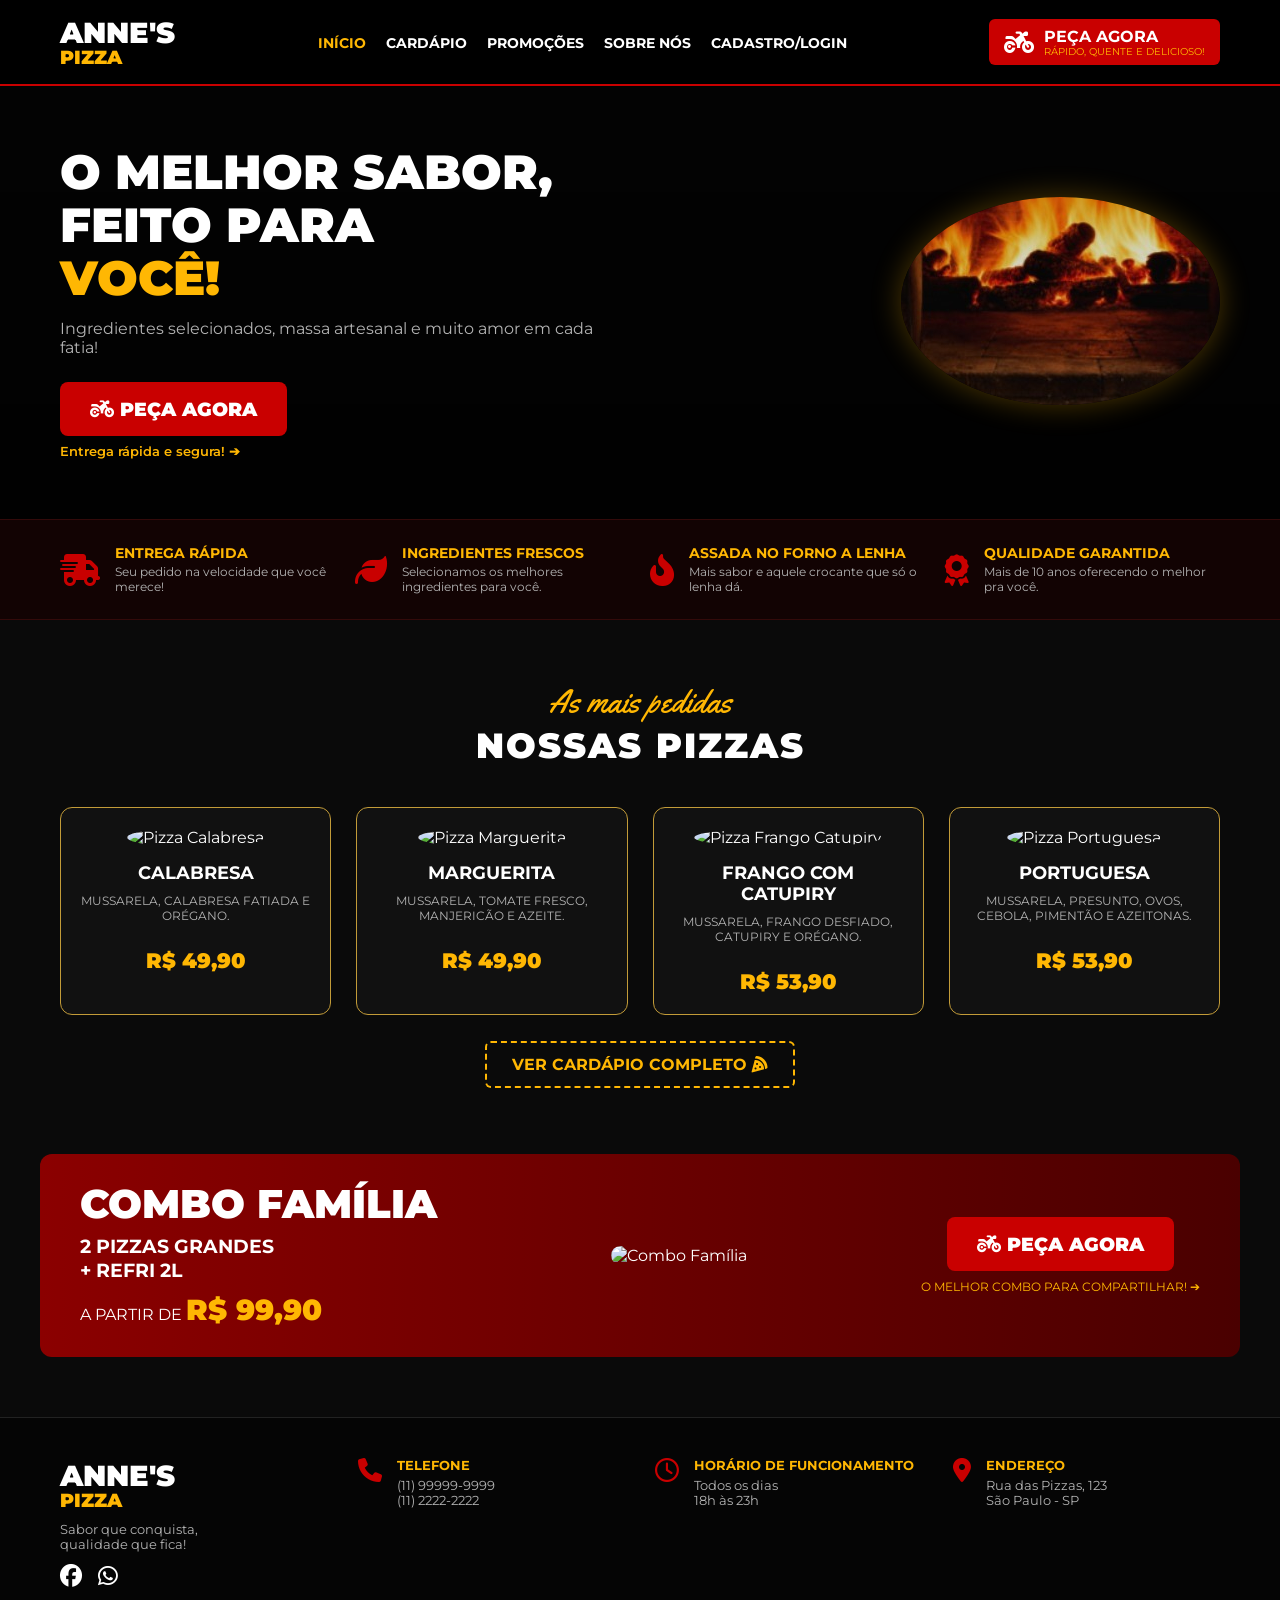
==== index.html @ 7d1d9519 "first commit" ====
<!DOCTYPE html>
<html lang="pt-BR">
<head>
    <meta charset="UTF-8">
    <meta name="viewport" content="width=device-width, initial-scale=1.0">
    <title>Anne's Pizza - O Melhor Sabor</title>
    <link rel="stylesheet" href="style.css">
    <!-- Ícones Font Awesome -->
    <link rel="stylesheet" href="https://cdnjs.cloudflare.com/ajax/libs/font-awesome/6.4.0/css/all.min.css">
    <!-- Fontes Google -->
    <link rel="preconnect" href="https://fonts.googleapis.com">
    <link rel="preconnect" href="https://fonts.gstatic.com" crossorigin>
    <link href="https://fonts.googleapis.com/css2?family=Montserrat:wght@400;600;700;900&family=Yellowtail&display=swap" rel="stylesheet">
    <link rel="stylesheet" href="style.css">
    </head>
<body>

    <!-- HEADER / NAVBAR -->
    <header class="navbar">
        <div class="container nav-container">
            <div class="logo">
                <span class="logo-text">Anne's <span>PIZZA</span></span>
            </div>
            <nav class="cabecario">
                <ul class="nav-links">
                    <li><a href="index.html" class="active">INÍCIO</a></li>
                    <li><a href="#">CARDÁPIO</a></li>
                    <li><a href="#">PROMOÇÕES</a></li>
                    <li><a href="#">SOBRE NÓS</a></li>
                    <li><a href="#">CADASTRO/LOGIN</a></li>
                </ul>
            </nav>
            <a href="#" class="btn-nav-order">
                <i class="fa-solid fa-motorcycle"></i>
                <div>
                    <strong>PEÇA AGORA</strong>
                    <small>RÁPIDO, QUENTE E DELICIOSO!</small>
                </div>
            </a>
        </div>
    </header>

    <!-- HERO SECTION -->
    <section class="hero">
        <div class="container hero-container">
            <div class="hero-content">
                <h1>O MELHOR SABOR,<br>FEITO PARA<br><span class="highlight">VOCÊ!</span></h1>
                <p>Ingredientes selecionados, massa artesanal e muito amor em cada fatia!</p>
                <div class="hero-action">
                    <a href="#" class="btn-primary">
                        <i class="fa-solid fa-motorcycle"></i> PEÇA AGORA
                    </a>
                    <span class="subtext-arrow">Entrega rápida e segura! ➔</span>
                </div>
            </div>
            <div class="hero-image">
                <!-- Substituir pelo caminho da sua imagem da pizza/banner -->
                <img src="img\fundo.jpeg" alt="Pizza Deliciosa">
            </div>
        </div>
    </section>

    <!-- DIFERENCIAIS / FEATURES -->
    <section class="features">
        <div class="container features-grid">
            <div class="feature-card">
                <i class="fa-solid fa-truck-fast"></i>
                <div>
                    <h3>ENTREGA RÁPIDA</h3>
                    <p>Seu pedido na velocidade que você merece!</p>
                </div>
            </div>
            <div class="feature-card">
                <i class="fa-solid fa-leaf"></i>
                <div>
                    <h3>INGREDIENTES FRESCOS</h3>
                    <p>Selecionamos os melhores ingredientes para você.</p>
                </div>
            </div>
            <div class="feature-card">
                <i class="fa-solid fa-fire-flame-curved"></i>
                <div>
                    <h3>ASSADA NO FORNO A LENHA</h3>
                    <p>Mais sabor e aquele crocante que só o lenha dá.</p>
                </div>
            </div>
            <div class="feature-card">
                <i class="fa-solid fa-award"></i>
                <div>
                    <h3>QUALIDADE GARANTIDA</h3>
                    <p>Mais de 10 anos oferecendo o melhor pra você.</p>
                </div>
            </div>
        </div>
    </section>

    <!-- MAIS PEDIDAS / CARDÁPIO -->
    <section class="pizzas-section">
        <div class="container">
            <div class="section-title">
                <span class="subtitle">As mais pedidas</span>
                <h2>NOSSAS PIZZAS</h2>
            </div>

            <div class="pizza-grid">
                <!-- Card 1 -->
                <div class="pizza-card">
                    <img src="https://images.unsplash.com/photo-1628840042765-356cda07504e?q=80&w=300" alt="Pizza Calabresa">
                    <h3>CALABRESA</h3>
                    <p>MUSSARELA, CALABRESA FATIADA E ORÉGANO.</p>
                    <div class="price">R$ 49,90</div>
                </div>
                <!-- Card 2 -->
                <div class="pizza-card">
                    <img src="https://images.unsplash.com/photo-1604382354936-07c5d9983bd3?q=80&w=300" alt="Pizza Marguerita">
                    <h3>MARGUERITA</h3>
                    <p>MUSSARELA, TOMATE FRESCO, MANJERICÃO E AZEITE.</p>
                    <div class="price">R$ 49,90</div>
                </div>
                <!-- Card 3 -->
                <div class="pizza-card">
                    <img src="https://images.unsplash.com/photo-1534308983496-4fabb1a015ee?q=80&w=300" alt="Pizza Frango Catupiry">
                    <h3>FRANGO COM CATUPIRY</h3>
                    <p>MUSSARELA, FRANGO DESFIADO, CATUPIRY E ORÉGANO.</p>
                    <div class="price">R$ 53,90</div>
                </div>
                <!-- Card 4 -->
                <div class="pizza-card">
                    <img src="https://images.unsplash.com/photo-1565299624946-b28f40a0ae38?q=80&w=300" alt="Pizza Portuguesa">
                    <h3>PORTUGUESA</h3>
                    <p>MUSSARELA, PRESUNTO, OVOS, CEBOLA, PIMENTÃO E AZEITONAS.</p>
                    <div class="price">R$ 53,90</div>
                </div>
            </div>

            <div class="center-btn">
                <a href="#" class="btn-secondary">VER CARDÁPIO COMPLETO <i class="fa-solid fa-pizza-slice"></i></a>
            </div>
        </div>
    </section>

    <!-- BANNER COMBO FAMÍLIA -->
    <section class="banner-combo">
        <div class="container combo-box">
            <div class="combo-text">
                <h2>COMBO FAMÍLIA</h2>
                <p class="combo-desc">2 PIZZAS GRANDES<br>+ REFRI 2L</p>
                <p class="combo-price">A PARTIR DE <span>R$ 99,90</span></p>
            </div>
            <div class="combo-img">
                <img src="https://images.unsplash.com/photo-1513104890138-7c749659a591?q=80&w=400" alt="Combo Família">
            </div>
            <div class="combo-cta">
                <a href="#" class="btn-primary">
                    <i class="fa-solid fa-motorcycle"></i> PEÇA AGORA
                </a>
                <small>O MELHOR COMBO PARA COMPARTILHAR! ➔</small>
            </div>
        </div>
    </section>

    <!-- FOOTER -->
    <footer class="footer">
        <div class="container footer-grid">
            <div class="footer-brand">
                <span class="logo-text">Anne's <span>PIZZA</span></span>
                <p>Sabor que conquista,<br>qualidade que fica!</p>
                <div class="socials">
                    <a href="#"><i class="fa-brands fa-facebook"></i></a>
                    <a href="#"><i class="fa-brands fa-whatsapp"></i></a>
                </div>
            </div>

            <div class="footer-info">
                <i class="fa-solid fa-phone"></i>
                <div>
                    <h4>TELEFONE</h4>
                    <p>(11) 99999-9999</p>
                    <p>(11) 2222-2222</p>
                </div>
            </div>

            <div class="footer-info">
                <i class="fa-regular fa-clock"></i>
                <div>
                    <h4>HORÁRIO DE FUNCIONAMENTO</h4>
                    <p>Todos os dias</p>
                    <p>18h às 23h</p>
                </div>
            </div>

            <div class="footer-info">
                <i class="fa-solid fa-location-dot"></i>
                <div>
                    <h4>ENDEREÇO</h4>
                    <p>Rua das Pizzas, 123</p>
                    <p>São Paulo - SP</p>
                </div>
            </div>
        </div>
    </footer>

</body>
</html>
---- style.css ----
*{
    margin:0;
    padding: 0;
    
}

body {
    background-color: black;
}

.cabecario{
display: inline-block;
}/* --- RESET & VARIÁVEIS --- */
* {
    margin: 0;
    padding: 0;
    box-sizing: border-box;
    font-family: 'Montserrat', sans-serif;
}

:root {
    --bg-dark: #0a0a0a;
    --primary-red: #c90000;
    --primary-yellow: #ffb703;
    --text-light: #ffffff;
    --text-gray: #b3b3b3;
    --card-bg: #111111;
    --border-gold: #c29b38;
}

body {
    background-color: var(--bg-dark);
    color: var(--text-light);
}

.container {
    max-width: 1200px;
    margin: 0 auto;
    padding: 0 20px;
}

a {
    text-decoration: none;
    color: inherit;
}

ul {
    list-style: none;
}

/* --- LOGO --- */
.logo-text {
    font-weight: 900;
    font-size: 1.8rem;
    color: #fff;
    text-transform: uppercase;
}
.logo-text span {
    color: var(--primary-yellow);
    display: block;
    font-size: 1.2rem;
    margin-top: -5px;
}

/* --- NAVBAR --- */
.navbar {
    background-color: rgba(0, 0, 0, 0.95);
    border-bottom: 2px solid var(--primary-red);
    position: sticky;
    top: 0;
    z-index: 1000;
    padding: 15px 0;
}

.nav-container {
    display: flex;
    align-items: center;
    justify-content: space-between;
}

.nav-links {
    display: flex;
    gap: 20px;
}

.nav-links a {
    font-size: 0.85rem;
    font-weight: 700;
    transition: 0.3s;
}

.nav-links a:hover, .nav-links a.active {
    color: var(--primary-yellow);
}

.btn-nav-order {
    background-color: var(--primary-red);
    display: flex;
    align-items: center;
    gap: 10px;
    padding: 8px 15px;
    border-radius: 6px;
    color: #fff;
}

.btn-nav-order i {
    font-size: 1.5rem;
}

.btn-nav-order div {
    display: flex;
    flex-direction: column;
}

.btn-nav-order small {
    font-size: 0.6rem;
    color: var(--primary-yellow);
}

/* --- HERO SECTION --- */
.hero {
    background: linear-gradient(rgba(0,0,0,0.7), rgba(0,0,0,0.9)), 
                url('https://images.unsplash.com/photo-1541745537411-b8046dc6d66c?q=80&w=1200') center/cover;
    padding: 60px 0;
}

.hero-container {
    display: flex;
    align-items: center;
    justify-content: space-between;
    gap: 40px;
}

.hero-content {
    max-width: 550px;
}

.hero-content h1 {
    font-size: 3rem;
    font-weight: 900;
    line-height: 1.1;
    margin-bottom: 15px;
}

.hero-content .highlight {
    color: var(--primary-yellow);
}

.hero-content p {
    font-size: 1rem;
    color: var(--text-gray);
    margin-bottom: 25px;
}

.btn-primary {
    display: inline-block;
    background-color: var(--primary-red);
    color: #fff;
    padding: 15px 30px;
    font-weight: 900;
    border-radius: 8px;
    font-size: 1.2rem;
    transition: 0.3s;
}

.btn-primary:hover {
    background-color: #a00000;
    transform: scale(1.03);
}

.subtext-arrow {
    display: block;
    margin-top: 8px;
    color: var(--primary-yellow);
    font-size: 0.8rem;
    font-weight: 600;
}

.hero-image img {
    width: 100%;
    max-width: 450px;
    border-radius: 50%;
    box-shadow: 0 0 30px rgba(255, 183, 3, 0.3);
}

/* --- FEATURES --- */
.features {
    background-color: #120303;
    border-top: 1px solid #330a0a;
    border-bottom: 1px solid #330a0a;
    padding: 25px 0;
}

.features-grid {
    display: grid;
    grid-template-columns: repeat(auto-fit, minmax(220px, 1fr));
    gap: 20px;
}

.feature-card {
    display: flex;
    align-items: center;
    gap: 15px;
}

.feature-card i {
    font-size: 2rem;
    color: var(--primary-red);
}

.feature-card h3 {
    font-size: 0.85rem;
    color: var(--primary-yellow);
    margin-bottom: 3px;
}

.feature-card p {
    font-size: 0.75rem;
    color: var(--text-gray);
}

/* --- CARDÁPIO / MAIS PEDIDAS --- */
.pizzas-section {
    padding: 60px 0;
}

.section-title {
    text-align: center;
    margin-bottom: 40px;
}

.section-title .subtitle {
    font-family: 'Yellowtail', cursive;
    color: var(--primary-yellow);
    font-size: 2rem;
}

.section-title h2 {
    font-size: 2.2rem;
    font-weight: 900;
    letter-spacing: 2px;
}

.pizza-grid {
    display: grid;
    grid-template-columns: repeat(auto-fit, minmax(240px, 1fr));
    gap: 25px;
}

.pizza-card {
    background-color: var(--card-bg);
    border: 1px solid var(--border-gold);
    border-radius: 12px;
    padding: 20px;
    text-align: center;
    transition: 0.3s;
}

.pizza-card:hover {
    transform: translateY(-5px);
    box-shadow: 0 5px 20px rgba(194, 155, 56, 0.2);
}

.pizza-card img {
    width: 160px;
    height: 160px;
    object-fit: cover;
    border-radius: 50%;
    margin-bottom: 15px;
}

.pizza-card h3 {
    font-size: 1.1rem;
    margin-bottom: 10px;
}

.pizza-card p {
    font-size: 0.75rem;
    color: var(--text-gray);
    min-height: 40px;
    margin-bottom: 15px;
}

.pizza-card .price {
    font-size: 1.3rem;
    font-weight: 900;
    color: var(--primary-yellow);
}

.center-btn {
    text-align: center;
    margin-top: 40px;
}

.btn-secondary {
    border: 2px dashed var(--primary-yellow);
    color: var(--primary-yellow);
    padding: 12px 25px;
    font-weight: 700;
    border-radius: 6px;
    transition: 0.3s;
}

.btn-secondary:hover {
    background-color: var(--primary-yellow);
    color: #000;
}

/* --- BANNER COMBO --- */
.banner-combo {
    padding: 20px 0 60px 0;
}

.combo-box {
    background: linear-gradient(90deg, #8b0000 0%, #4a0000 100%);
    border-radius: 12px;
    padding: 30px 40px;
    display: flex;
    align-items: center;
    justify-content: space-between;
    gap: 20px;
}

.combo-text h2 {
    font-size: 2.5rem;
    font-weight: 900;
    line-height: 1;
}

.combo-desc {
    font-size: 1.2rem;
    font-weight: 700;
    margin: 10px 0;
}

.combo-price {
    font-size: 1rem;
}

.combo-price span {
    font-size: 1.8rem;
    font-weight: 900;
    color: var(--primary-yellow);
}

.combo-img img {
    width: 220px;
    border-radius: 10px;
}

.combo-cta {
    text-align: center;
}

.combo-cta small {
    display: block;
    margin-top: 8px;
    color: var(--primary-yellow);
    font-size: 0.75rem;
}

/* --- FOOTER --- */
.footer {
    background-color: #050505;
    border-top: 1px solid #222;
    padding: 40px 0;
}

.footer-grid {
    display: grid;
    grid-template-columns: repeat(auto-fit, minmax(200px, 1fr));
    gap: 30px;
}

.footer-brand p {
    font-size: 0.8rem;
    color: var(--text-gray);
    margin: 10px 0;
}

.socials a {
    font-size: 1.4rem;
    margin-right: 12px;
    color: var(--text-light);
    transition: 0.3s;
}

.socials a:hover {
    color: var(--primary-yellow);
}

.footer-info {
    display: flex;
    gap: 15px;
}

.footer-info i {
    font-size: 1.5rem;
    color: var(--primary-red);
}

.footer-info h4 {
    font-size: 0.8rem;
    color: var(--primary-yellow);
    margin-bottom: 5px;
}

.footer-info p {
    font-size: 0.8rem;
    color: var(--text-gray);
}

/* --- RESPONSIVIDADE (MOBILE) --- */
@media (max-width: 768px) {
    .nav-links { display: none; }
    .hero-container, .combo-box {
        flex-direction: column;
        text-align: center;
    }
    .hero-content h1 { font-size: 2.2rem; }
    .combo-img img { width: 100%; max-width: 250px; }
}
---- style.css ----
*{
    margin:0;
    padding: 0;
    
}

body {
    background-color: black;
}

.cabecario{
display: inline-block;
}/* --- RESET & VARIÁVEIS --- */
* {
    margin: 0;
    padding: 0;
    box-sizing: border-box;
    font-family: 'Montserrat', sans-serif;
}

:root {
    --bg-dark: #0a0a0a;
    --primary-red: #c90000;
    --primary-yellow: #ffb703;
    --text-light: #ffffff;
    --text-gray: #b3b3b3;
    --card-bg: #111111;
    --border-gold: #c29b38;
}

body {
    background-color: var(--bg-dark);
    color: var(--text-light);
}

.container {
    max-width: 1200px;
    margin: 0 auto;
    padding: 0 20px;
}

a {
    text-decoration: none;
    color: inherit;
}

ul {
    list-style: none;
}

/* --- LOGO --- */
.logo-text {
    font-weight: 900;
    font-size: 1.8rem;
    color: #fff;
    text-transform: uppercase;
}
.logo-text span {
    color: var(--primary-yellow);
    display: block;
    font-size: 1.2rem;
    margin-top: -5px;
}

/* --- NAVBAR --- */
.navbar {
    background-color: rgba(0, 0, 0, 0.95);
    border-bottom: 2px solid var(--primary-red);
    position: sticky;
    top: 0;
    z-index: 1000;
    padding: 15px 0;
}

.nav-container {
    display: flex;
    align-items: center;
    justify-content: space-between;
}

.nav-links {
    display: flex;
    gap: 20px;
}

.nav-links a {
    font-size: 0.85rem;
    font-weight: 700;
    transition: 0.3s;
}

.nav-links a:hover, .nav-links a.active {
    color: var(--primary-yellow);
}

.btn-nav-order {
    background-color: var(--primary-red);
    display: flex;
    align-items: center;
    gap: 10px;
    padding: 8px 15px;
    border-radius: 6px;
    color: #fff;
}

.btn-nav-order i {
    font-size: 1.5rem;
}

.btn-nav-order div {
    display: flex;
    flex-direction: column;
}

.btn-nav-order small {
    font-size: 0.6rem;
    color: var(--primary-yellow);
}

/* --- HERO SECTION --- */
.hero {
    background: linear-gradient(rgba(0,0,0,0.7), rgba(0,0,0,0.9)), 
                url('https://images.unsplash.com/photo-1541745537411-b8046dc6d66c?q=80&w=1200') center/cover;
    padding: 60px 0;
}

.hero-container {
    display: flex;
    align-items: center;
    justify-content: space-between;
    gap: 40px;
}

.hero-content {
    max-width: 550px;
}

.hero-content h1 {
    font-size: 3rem;
    font-weight: 900;
    line-height: 1.1;
    margin-bottom: 15px;
}

.hero-content .highlight {
    color: var(--primary-yellow);
}

.hero-content p {
    font-size: 1rem;
    color: var(--text-gray);
    margin-bottom: 25px;
}

.btn-primary {
    display: inline-block;
    background-color: var(--primary-red);
    color: #fff;
    padding: 15px 30px;
    font-weight: 900;
    border-radius: 8px;
    font-size: 1.2rem;
    transition: 0.3s;
}

.btn-primary:hover {
    background-color: #a00000;
    transform: scale(1.03);
}

.subtext-arrow {
    display: block;
    margin-top: 8px;
    color: var(--primary-yellow);
    font-size: 0.8rem;
    font-weight: 600;
}

.hero-image img {
    width: 100%;
    max-width: 450px;
    border-radius: 50%;
    box-shadow: 0 0 30px rgba(255, 183, 3, 0.3);
}

/* --- FEATURES --- */
.features {
    background-color: #120303;
    border-top: 1px solid #330a0a;
    border-bottom: 1px solid #330a0a;
    padding: 25px 0;
}

.features-grid {
    display: grid;
    grid-template-columns: repeat(auto-fit, minmax(220px, 1fr));
    gap: 20px;
}

.feature-card {
    display: flex;
    align-items: center;
    gap: 15px;
}

.feature-card i {
    font-size: 2rem;
    color: var(--primary-red);
}

.feature-card h3 {
    font-size: 0.85rem;
    color: var(--primary-yellow);
    margin-bottom: 3px;
}

.feature-card p {
    font-size: 0.75rem;
    color: var(--text-gray);
}

/* --- CARDÁPIO / MAIS PEDIDAS --- */
.pizzas-section {
    padding: 60px 0;
}

.section-title {
    text-align: center;
    margin-bottom: 40px;
}

.section-title .subtitle {
    font-family: 'Yellowtail', cursive;
    color: var(--primary-yellow);
    font-size: 2rem;
}

.section-title h2 {
    font-size: 2.2rem;
    font-weight: 900;
    letter-spacing: 2px;
}

.pizza-grid {
    display: grid;
    grid-template-columns: repeat(auto-fit, minmax(240px, 1fr));
    gap: 25px;
}

.pizza-card {
    background-color: var(--card-bg);
    border: 1px solid var(--border-gold);
    border-radius: 12px;
    padding: 20px;
    text-align: center;
    transition: 0.3s;
}

.pizza-card:hover {
    transform: translateY(-5px);
    box-shadow: 0 5px 20px rgba(194, 155, 56, 0.2);
}

.pizza-card img {
    width: 160px;
    height: 160px;
    object-fit: cover;
    border-radius: 50%;
    margin-bottom: 15px;
}

.pizza-card h3 {
    font-size: 1.1rem;
    margin-bottom: 10px;
}

.pizza-card p {
    font-size: 0.75rem;
    color: var(--text-gray);
    min-height: 40px;
    margin-bottom: 15px;
}

.pizza-card .price {
    font-size: 1.3rem;
    font-weight: 900;
    color: var(--primary-yellow);
}

.center-btn {
    text-align: center;
    margin-top: 40px;
}

.btn-secondary {
    border: 2px dashed var(--primary-yellow);
    color: var(--primary-yellow);
    padding: 12px 25px;
    font-weight: 700;
    border-radius: 6px;
    transition: 0.3s;
}

.btn-secondary:hover {
    background-color: var(--primary-yellow);
    color: #000;
}

/* --- BANNER COMBO --- */
.banner-combo {
    padding: 20px 0 60px 0;
}

.combo-box {
    background: linear-gradient(90deg, #8b0000 0%, #4a0000 100%);
    border-radius: 12px;
    padding: 30px 40px;
    display: flex;
    align-items: center;
    justify-content: space-between;
    gap: 20px;
}

.combo-text h2 {
    font-size: 2.5rem;
    font-weight: 900;
    line-height: 1;
}

.combo-desc {
    font-size: 1.2rem;
    font-weight: 700;
    margin: 10px 0;
}

.combo-price {
    font-size: 1rem;
}

.combo-price span {
    font-size: 1.8rem;
    font-weight: 900;
    color: var(--primary-yellow);
}

.combo-img img {
    width: 220px;
    border-radius: 10px;
}

.combo-cta {
    text-align: center;
}

.combo-cta small {
    display: block;
    margin-top: 8px;
    color: var(--primary-yellow);
    font-size: 0.75rem;
}

/* --- FOOTER --- */
.footer {
    background-color: #050505;
    border-top: 1px solid #222;
    padding: 40px 0;
}

.footer-grid {
    display: grid;
    grid-template-columns: repeat(auto-fit, minmax(200px, 1fr));
    gap: 30px;
}

.footer-brand p {
    font-size: 0.8rem;
    color: var(--text-gray);
    margin: 10px 0;
}

.socials a {
    font-size: 1.4rem;
    margin-right: 12px;
    color: var(--text-light);
    transition: 0.3s;
}

.socials a:hover {
    color: var(--primary-yellow);
}

.footer-info {
    display: flex;
    gap: 15px;
}

.footer-info i {
    font-size: 1.5rem;
    color: var(--primary-red);
}

.footer-info h4 {
    font-size: 0.8rem;
    color: var(--primary-yellow);
    margin-bottom: 5px;
}

.footer-info p {
    font-size: 0.8rem;
    color: var(--text-gray);
}

/* --- RESPONSIVIDADE (MOBILE) --- */
@media (max-width: 768px) {
    .nav-links { display: none; }
    .hero-container, .combo-box {
        flex-direction: column;
        text-align: center;
    }
    .hero-content h1 { font-size: 2.2rem; }
    .combo-img img { width: 100%; max-width: 250px; }
}
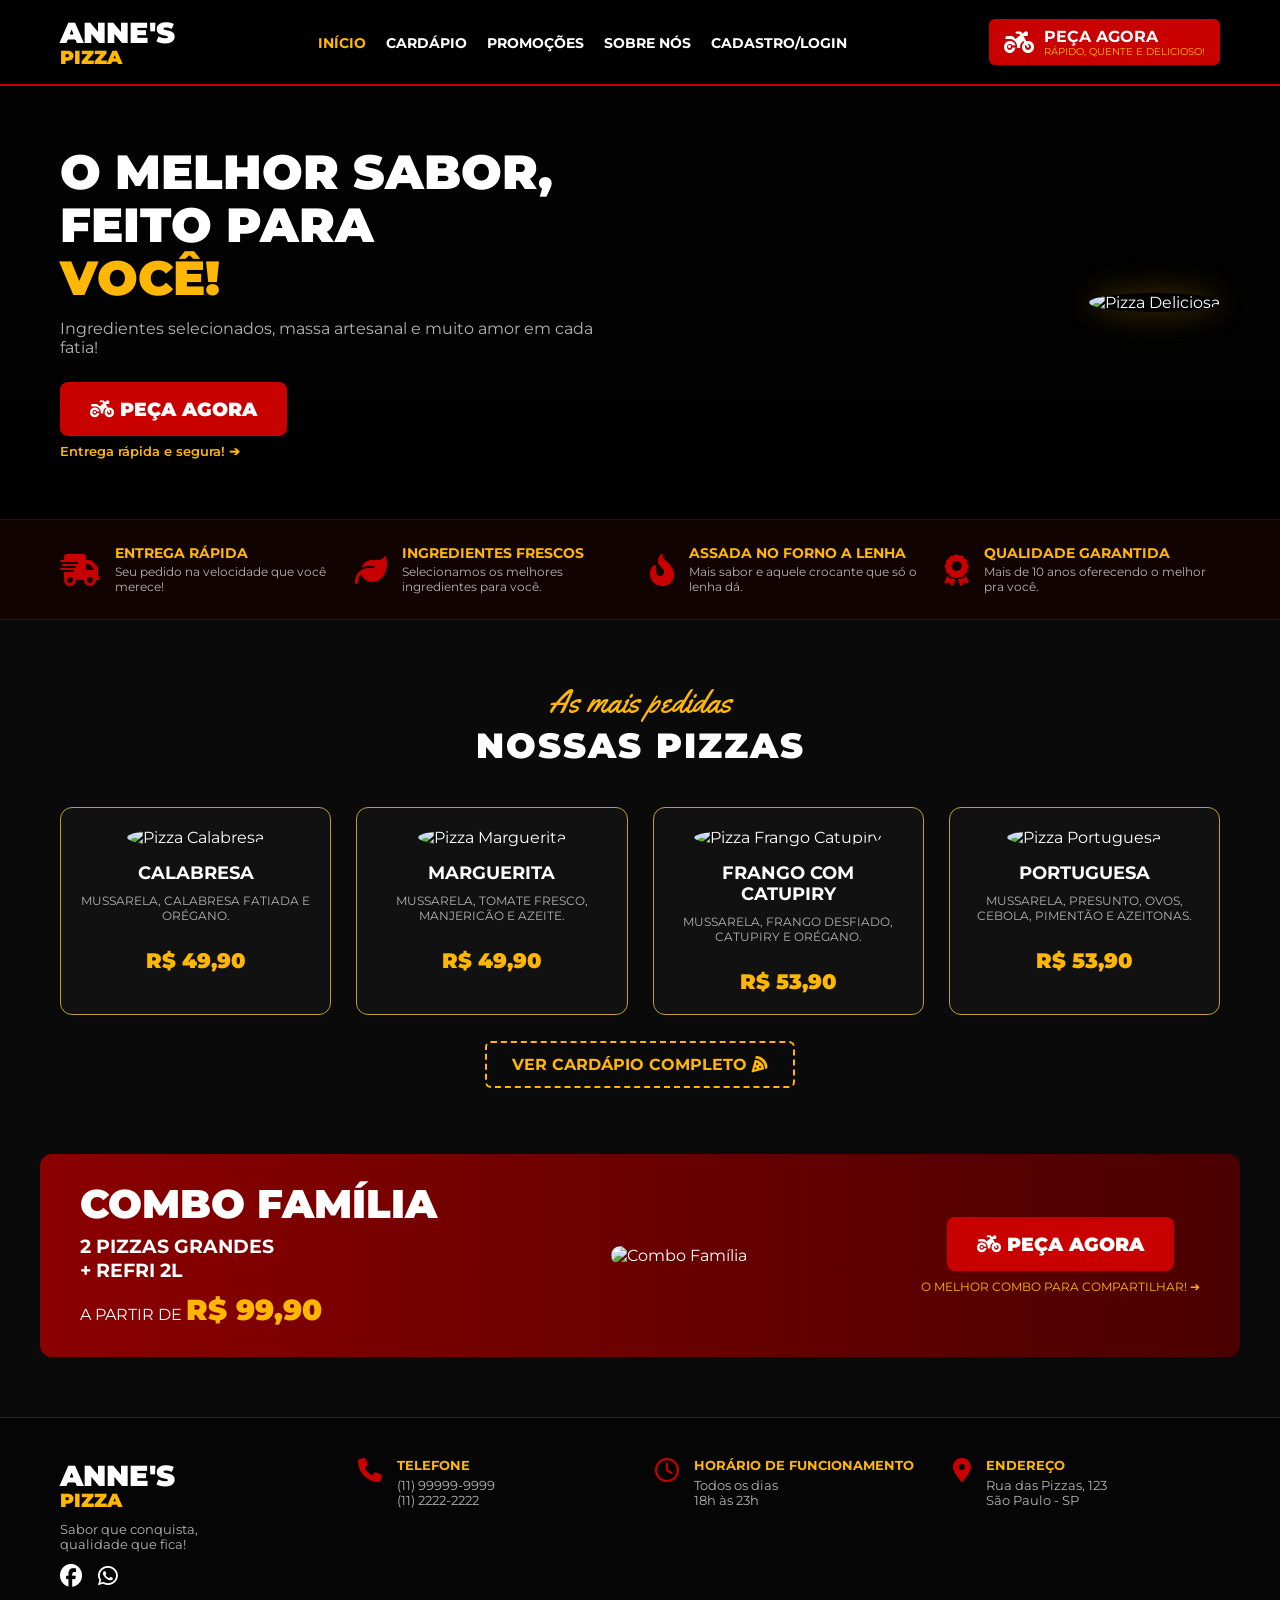
==== commit 46e4daea: "inicio projeto" ====
--- a/index.html
+++ b/index.html
@@ -11,8 +11,7 @@
     <link rel="preconnect" href="https://fonts.googleapis.com">
     <link rel="preconnect" href="https://fonts.gstatic.com" crossorigin>
     <link href="https://fonts.googleapis.com/css2?family=Montserrat:wght@400;600;700;900&family=Yellowtail&display=swap" rel="stylesheet">
-    <link rel="stylesheet" href="style.css">
-    </head>
+</head>
 <body>
 
     <!-- HEADER / NAVBAR -->
@@ -21,9 +20,9 @@
             <div class="logo">
                 <span class="logo-text">Anne's <span>PIZZA</span></span>
             </div>
-            <nav class="cabecario">
+            <nav>
                 <ul class="nav-links">
-                    <li><a href="index.html" class="active">INÍCIO</a></li>
+                    <li><a href="#" class="active">INÍCIO</a></li>
                     <li><a href="#">CARDÁPIO</a></li>
                     <li><a href="#">PROMOÇÕES</a></li>
                     <li><a href="#">SOBRE NÓS</a></li>
@@ -55,7 +54,7 @@
             </div>
             <div class="hero-image">
                 <!-- Substituir pelo caminho da sua imagem da pizza/banner -->
-                <img src="img\fundo.jpeg" alt="Pizza Deliciosa">
+                <img src="https://images.unsplash.com/photo-1513104890138-7c749659a591?q=80&w=600" alt="Pizza Deliciosa">
             </div>
         </div>
     </section>
--- a/style.css
+++ b/style.css
@@ -1,16 +1,4 @@
-*{
-    margin:0;
-    padding: 0;
-    
-}
-
-body {
-    background-color: black;
-}
-
-.cabecario{
-display: inline-block;
-}/* --- RESET & VARIÁVEIS --- */
+/* --- RESET & VARIÁVEIS --- */
 * {
     margin: 0;
     padding: 0;
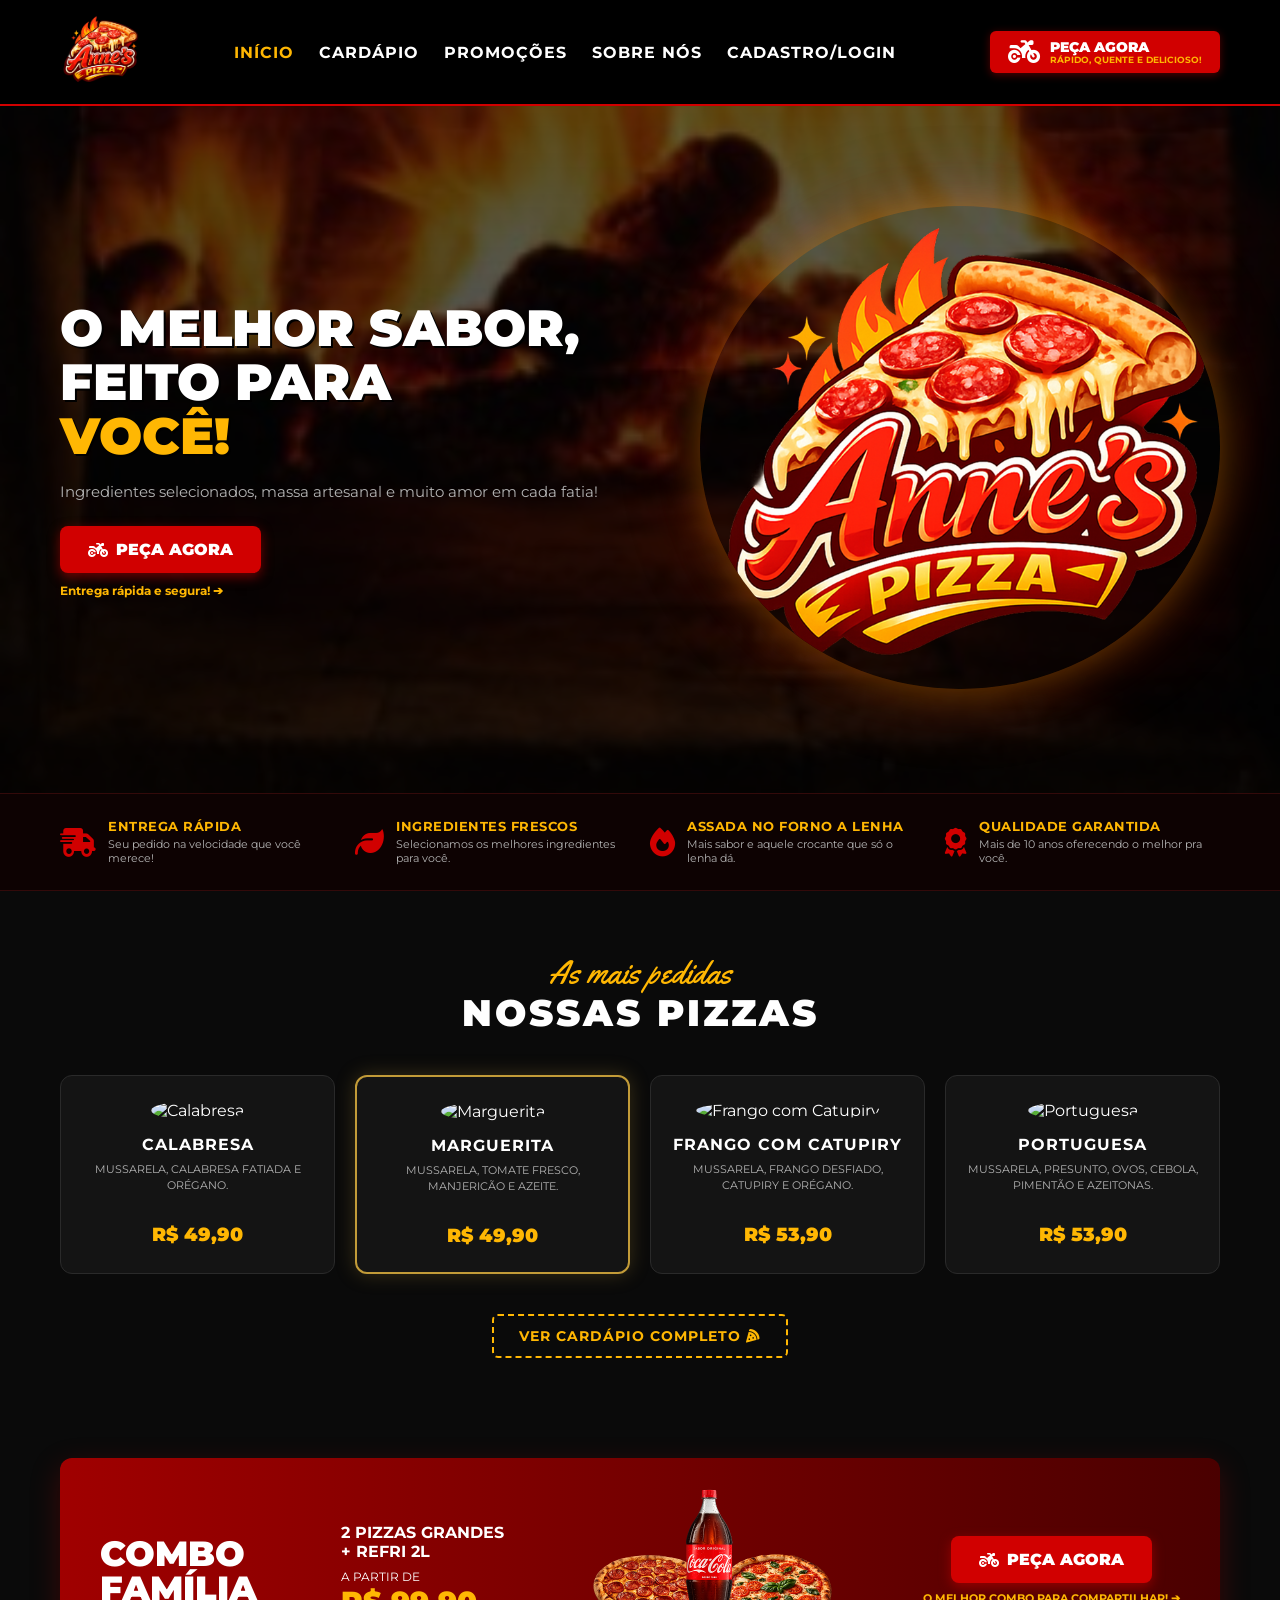
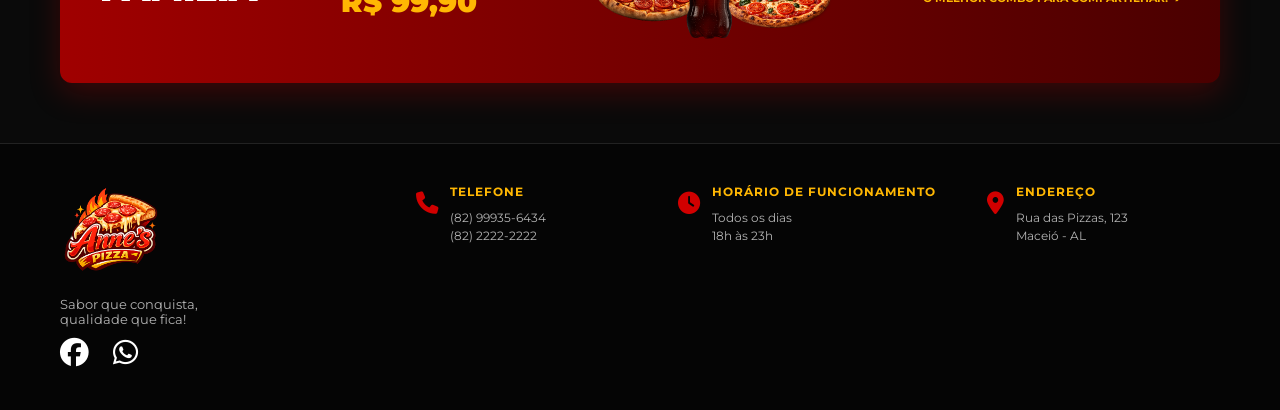
==== commit c27b9f04: "Desenvolvimento da tela home com adicionais de imagens e criação de carrossel." ====
--- a/index.html
+++ b/index.html
@@ -5,30 +5,35 @@
     <meta name="viewport" content="width=device-width, initial-scale=1.0">
     <title>Anne's Pizza - O Melhor Sabor</title>
     <link rel="stylesheet" href="style.css">
-    <!-- Ícones Font Awesome -->
     <link rel="stylesheet" href="https://cdnjs.cloudflare.com/ajax/libs/font-awesome/6.4.0/css/all.min.css">
-    <!-- Fontes Google -->
     <link rel="preconnect" href="https://fonts.googleapis.com">
     <link rel="preconnect" href="https://fonts.gstatic.com" crossorigin>
-    <link href="https://fonts.googleapis.com/css2?family=Montserrat:wght@400;600;700;900&family=Yellowtail&display=swap" rel="stylesheet">
+    <!-- Fontes: Montserrat (corpo/títulos) + Yellowtail (script "As mais pedidas") + Bebas (logo alternativo) -->
+    <link href="https://fonts.googleapis.com/css2?family=Bebas+Neue&family=Montserrat:wght@400;600;700;900&family=Yellowtail&display=swap" rel="stylesheet">
 </head>
 <body>
 
-    <!-- HEADER / NAVBAR -->
+    <!-- ==================== NAVBAR ==================== -->
+    <!-- Barra superior fixa, fundo preto, borda vermelha embaixo. -->
     <header class="navbar">
         <div class="container nav-container">
-            <div class="logo">
-                <span class="logo-text">Anne's <span>PIZZA</span></span>
-            </div>
+            <!-- LOGO pequeno (imagem redonda do Anne's) no canto esquerdo -->
+            <div class="nav-logo">
+                <img src="img\Anne's pizza 1.png" alt="Anne's Pizza">
+            </div>
+
+            <!-- Links de navegação centralizados -->
             <nav>
                 <ul class="nav-links">
                     <li><a href="#" class="active">INÍCIO</a></li>
-                    <li><a href="#">CARDÁPIO</a></li>
-                    <li><a href="#">PROMOÇÕES</a></li>
-                    <li><a href="#">SOBRE NÓS</a></li>
-                    <li><a href="#">CADASTRO/LOGIN</a></li>
+                    <li><a href="#cardapio">CARDÁPIO</a></li>
+                    <li><a href="#promocoes">PROMOÇÕES</a></li>
+                    <li><a href="#sobre">SOBRE NÓS</a></li>
+                    <li><a href="#login">CADASTRO/LOGIN</a></li>
                 </ul>
             </nav>
+
+            <!-- Botão "PEÇA AGORA" vermelho à direita -->
             <a href="#" class="btn-nav-order">
                 <i class="fa-solid fa-motorcycle"></i>
                 <div>
@@ -39,27 +44,27 @@
         </div>
     </header>
 
-    <!-- HERO SECTION -->
+    <!-- ==================== HERO ==================== -->
+    <!-- Fundo com imagem de fogo/lenha. Texto à esquerda + LOGO redondo grande à direita. -->
     <section class="hero">
         <div class="container hero-container">
             <div class="hero-content">
                 <h1>O MELHOR SABOR,<br>FEITO PARA<br><span class="highlight">VOCÊ!</span></h1>
                 <p>Ingredientes selecionados, massa artesanal e muito amor em cada fatia!</p>
-                <div class="hero-action">
-                    <a href="#" class="btn-primary">
-                        <i class="fa-solid fa-motorcycle"></i> PEÇA AGORA
-                    </a>
-                    <span class="subtext-arrow">Entrega rápida e segura! ➔</span>
-                </div>
-            </div>
+                <a href="#" class="btn-primary">
+                    <i class="fa-solid fa-motorcycle"></i> PEÇA AGORA
+                </a>
+                <span class="subtext-arrow">Entrega rápida e segura! ➔</span>
+            </div>
+
+            <!-- Logo grande redondo no centro da pizza (imagem principal do Figma) -->
             <div class="hero-image">
-                <!-- Substituir pelo caminho da sua imagem da pizza/banner -->
-                <img src="https://images.unsplash.com/photo-1513104890138-7c749659a591?q=80&w=600" alt="Pizza Deliciosa">
-            </div>
-        </div>
-    </section>
-
-    <!-- DIFERENCIAIS / FEATURES -->
+                <img src="img\Anne's pizza 1.png" alt="Anne's Pizza">
+            </div>
+        </div>
+    </section>
+
+    <!-- ==================== FEATURES (4 ícones vermelhos) ==================== -->
     <section class="features">
         <div class="container features-grid">
             <div class="feature-card">
@@ -77,7 +82,7 @@
                 </div>
             </div>
             <div class="feature-card">
-                <i class="fa-solid fa-fire-flame-curved"></i>
+                <i class="fa-solid fa-fire"></i>
                 <div>
                     <h3>ASSADA NO FORNO A LENHA</h3>
                     <p>Mais sabor e aquele crocante que só o lenha dá.</p>
@@ -93,8 +98,8 @@
         </div>
     </section>
 
-    <!-- MAIS PEDIDAS / CARDÁPIO -->
-    <section class="pizzas-section">
+    <!-- ==================== PIZZAS ==================== -->
+    <section class="pizzas-section" id="cardapio">
         <div class="container">
             <div class="section-title">
                 <span class="subtitle">As mais pedidas</span>
@@ -102,33 +107,29 @@
             </div>
 
             <div class="pizza-grid">
-                <!-- Card 1 -->
                 <div class="pizza-card">
-                    <img src="https://images.unsplash.com/photo-1628840042765-356cda07504e?q=80&w=300" alt="Pizza Calabresa">
+                    <img src="pizza-calabresa.png" alt="Calabresa">
                     <h3>CALABRESA</h3>
                     <p>MUSSARELA, CALABRESA FATIADA E ORÉGANO.</p>
-                    <div class="price">R$ 49,90</div>
-                </div>
-                <!-- Card 2 -->
-                <div class="pizza-card">
-                    <img src="https://images.unsplash.com/photo-1604382354936-07c5d9983bd3?q=80&w=300" alt="Pizza Marguerita">
+                    <span class="price">R$ 49,90</span>
+                </div>
+                <div class="pizza-card featured">
+                    <img src="pizza-marguerita.png" alt="Marguerita">
                     <h3>MARGUERITA</h3>
                     <p>MUSSARELA, TOMATE FRESCO, MANJERICÃO E AZEITE.</p>
-                    <div class="price">R$ 49,90</div>
-                </div>
-                <!-- Card 3 -->
+                    <span class="price">R$ 49,90</span>
+                </div>
                 <div class="pizza-card">
-                    <img src="https://images.unsplash.com/photo-1534308983496-4fabb1a015ee?q=80&w=300" alt="Pizza Frango Catupiry">
+                    <img src="pizza-frango.png" alt="Frango com Catupiry">
                     <h3>FRANGO COM CATUPIRY</h3>
                     <p>MUSSARELA, FRANGO DESFIADO, CATUPIRY E ORÉGANO.</p>
-                    <div class="price">R$ 53,90</div>
-                </div>
-                <!-- Card 4 -->
+                    <span class="price">R$ 53,90</span>
+                </div>
                 <div class="pizza-card">
-                    <img src="https://images.unsplash.com/photo-1565299624946-b28f40a0ae38?q=80&w=300" alt="Pizza Portuguesa">
+                    <img src="pizza-portuguesa.png" alt="Portuguesa">
                     <h3>PORTUGUESA</h3>
                     <p>MUSSARELA, PRESUNTO, OVOS, CEBOLA, PIMENTÃO E AZEITONAS.</p>
-                    <div class="price">R$ 53,90</div>
+                    <span class="price">R$ 53,90</span>
                 </div>
             </div>
 
@@ -138,31 +139,35 @@
         </div>
     </section>
 
-    <!-- BANNER COMBO FAMÍLIA -->
-    <section class="banner-combo">
-        <div class="container combo-box">
-            <div class="combo-text">
-                <h2>COMBO FAMÍLIA</h2>
-                <p class="combo-desc">2 PIZZAS GRANDES<br>+ REFRI 2L</p>
-                <p class="combo-price">A PARTIR DE <span>R$ 99,90</span></p>
-            </div>
-            <div class="combo-img">
-                <img src="https://images.unsplash.com/photo-1513104890138-7c749659a591?q=80&w=400" alt="Combo Família">
-            </div>
-            <div class="combo-cta">
-                <a href="#" class="btn-primary">
-                    <i class="fa-solid fa-motorcycle"></i> PEÇA AGORA
-                </a>
-                <small>O MELHOR COMBO PARA COMPARTILHAR! ➔</small>
-            </div>
-        </div>
-    </section>
-
-    <!-- FOOTER -->
-    <footer class="footer">
+    <!-- ==================== COMBO FAMÍLIA ==================== -->
+    <section class="banner-combo" id="promocoes">
+        <div class="container">
+            <div class="combo-box">
+                <div class="combo-text">
+                    <h2>COMBO<br>FAMÍLIA</h2>
+                </div>
+                <div class="combo-info">
+                    <p class="combo-desc">2 PIZZAS GRANDES<br>+ REFRI 2L</p>
+                    <p class="combo-price">A PARTIR DE <span>R$ 99,90</span></p>
+                </div>
+                <div class="combo-img">
+                    <img src="img\combo familia.png" alt="Combo Família">
+                </div>
+                <div class="combo-cta">
+                    <a href="#" class="btn-primary">
+                        <i class="fa-solid fa-motorcycle"></i> PEÇA AGORA
+                    </a>
+                    <small>O MELHOR COMBO PARA COMPARTILHAR! ➔</small>
+                </div>
+            </div>
+        </div>
+    </section>
+
+    <!-- ==================== FOOTER ==================== -->
+    <footer class="footer" id="sobre">
         <div class="container footer-grid">
             <div class="footer-brand">
-                <span class="logo-text">Anne's <span>PIZZA</span></span>
+                <img src="img\Anne's pizza 1.png" alt="Anne's Pizza" class="footer-logo">
                 <p>Sabor que conquista,<br>qualidade que fica!</p>
                 <div class="socials">
                     <a href="#"><i class="fa-brands fa-facebook"></i></a>
@@ -174,13 +179,13 @@
                 <i class="fa-solid fa-phone"></i>
                 <div>
                     <h4>TELEFONE</h4>
-                    <p>(11) 99999-9999</p>
-                    <p>(11) 2222-2222</p>
+                    <p>(82) 99935-6434</p>
+                    <p>(82) 2222-2222</p>
                 </div>
             </div>
 
             <div class="footer-info">
-                <i class="fa-regular fa-clock"></i>
+                <i class="fa-solid fa-clock"></i>
                 <div>
                     <h4>HORÁRIO DE FUNCIONAMENTO</h4>
                     <p>Todos os dias</p>
@@ -193,11 +198,11 @@
                 <div>
                     <h4>ENDEREÇO</h4>
                     <p>Rua das Pizzas, 123</p>
-                    <p>São Paulo - SP</p>
+                    <p>Maceió - AL</p>
                 </div>
             </div>
         </div>
     </footer>
 
 </body>
-</html>+</html>
--- a/style.css
+++ b/style.css
@@ -1,410 +1,207 @@
-/* --- RESET & VARIÁVEIS --- */
-* {
-    margin: 0;
-    padding: 0;
-    box-sizing: border-box;
-    font-family: 'Montserrat', sans-serif;
-}
+/* ====== RESET & VARIÁVEIS ====== */
+* { margin: 0; padding: 0; box-sizing: border-box; font-family: 'Montserrat', sans-serif; }
 
 :root {
     --bg-dark: #0a0a0a;
-    --primary-red: #c90000;
+    --bg-fire: #1a0505;        /* Vermelho bem escuro do fundo do hero */
+    --primary-red: #d10000;
+    --primary-red-dark: #7a0000;
     --primary-yellow: #ffb703;
     --text-light: #ffffff;
     --text-gray: #b3b3b3;
-    --card-bg: #111111;
+    --card-bg: #141414;
     --border-gold: #c29b38;
 }
 
-body {
-    background-color: var(--bg-dark);
-    color: var(--text-light);
-}
-
-.container {
-    max-width: 1200px;
-    margin: 0 auto;
-    padding: 0 20px;
-}
-
-a {
-    text-decoration: none;
-    color: inherit;
-}
-
-ul {
-    list-style: none;
-}
-
-/* --- LOGO --- */
-.logo-text {
-    font-weight: 900;
-    font-size: 1.8rem;
-    color: #fff;
-    text-transform: uppercase;
-}
-.logo-text span {
-    color: var(--primary-yellow);
-    display: block;
-    font-size: 1.2rem;
-    margin-top: -5px;
-}
-
-/* --- NAVBAR --- */
+body { background-color: var(--bg-dark); color: var(--text-light); overflow-x: hidden; }
+.container { max-width: 1200px; margin: 0 auto; padding: 0 20px; }
+a { text-decoration: none; color: inherit; }
+ul { list-style: none; }
+
+/* ====== NAVBAR ====== */
 .navbar {
-    background-color: rgba(0, 0, 0, 0.95);
+    background-color: #000;
     border-bottom: 2px solid var(--primary-red);
-    position: sticky;
-    top: 0;
-    z-index: 1000;
-    padding: 15px 0;
-}
-
-.nav-container {
-    display: flex;
-    align-items: center;
-    justify-content: space-between;
-}
-
-.nav-links {
-    display: flex;
-    gap: 20px;
-}
-
+    position: sticky; top: 0; z-index: 1000;
+    padding: 10px 0;
+}
+.nav-container { display: flex; align-items: center; justify-content: space-between; gap: 20px; }
+.nav-logo img { width: 80px; height: 80px; object-fit: contain; }
+
+.nav-links { display: flex; gap: 25px; }
 .nav-links a {
-    font-size: 0.85rem;
-    font-weight: 700;
+    font-size: 1.0rem; font-weight: 700; letter-spacing: 1px;
     transition: 0.3s;
 }
-
-.nav-links a:hover, .nav-links a.active {
-    color: var(--primary-yellow);
-}
-
+.nav-links a:hover, .nav-links a.active { color: var(--primary-yellow); }
+
+/* Botão vermelho do topo com ícone da moto e duas linhas de texto */
 .btn-nav-order {
     background-color: var(--primary-red);
-    display: flex;
-    align-items: center;
-    gap: 10px;
-    padding: 8px 15px;
-    border-radius: 6px;
-    color: #fff;
-}
-
-.btn-nav-order i {
-    font-size: 1.5rem;
-}
-
-.btn-nav-order div {
-    display: flex;
-    flex-direction: column;
-}
-
-.btn-nav-order small {
-    font-size: 0.6rem;
-    color: var(--primary-yellow);
-}
-
-/* --- HERO SECTION --- */
+    display: flex; align-items: center; gap: 10px;
+    padding: 8px 18px; border-radius: 6px; color: #fff;
+    box-shadow: 0 2px 8px rgba(209,0,0,0.4);
+}
+.btn-nav-order i { font-size: 1.6rem; }
+.btn-nav-order div { display: flex; flex-direction: column; line-height: 1.1; }
+.btn-nav-order strong { font-size: 0.85rem; font-weight: 900; }
+.btn-nav-order small { font-size: 0.55rem; color: var(--primary-yellow); font-weight: 700; }
+
+/* ====== HERO ====== */
+/* Fundo com textura de fogo/madeira. Troque a URL por uma imagem sua se quiser. */
 .hero {
-    background: linear-gradient(rgba(0,0,0,0.7), rgba(0,0,0,0.9)), 
-                url('https://images.unsplash.com/photo-1541745537411-b8046dc6d66c?q=80&w=1200') center/cover;
-    padding: 60px 0;
-}
-
+    background:
+        linear-gradient(rgba(0,0,0,0.55), rgba(0,0,0,0.75)),
+        url("img/fundo.jpeg") center/cover no-repeat;
+    padding: 100px 0;
+    position: relative;
+}
 .hero-container {
-    display: flex;
-    align-items: center;
-    justify-content: space-between;
-    gap: 40px;
-}
-
-.hero-content {
-    max-width: 550px;
-}
-
+    display: flex; align-items: center; justify-content: space-between; gap: 40px;
+}
+.hero-content { max-width: 1000px; }
 .hero-content h1 {
-    font-size: 3rem;
-    font-weight: 900;
-    line-height: 1.1;
-    margin-bottom: 15px;
-}
-
-.hero-content .highlight {
-    color: var(--primary-yellow);
-}
-
-.hero-content p {
-    font-size: 1rem;
-    color: var(--text-gray);
-    margin-bottom: 25px;
-}
-
+    font-size: 3.2rem; font-weight: 900; line-height: 1.05;
+    margin-bottom: 20px; text-transform: uppercase;
+    text-shadow: 2px 2px 0 #000;
+}
+.hero-content .highlight { color: var(--primary-yellow); }
+.hero-content p { font-size: 0.95rem; color: var(--text-gray); margin-bottom: 25px; }
+
+/* Botão principal vermelho */
 .btn-primary {
-    display: inline-block;
+    display: inline-flex; align-items: center; gap: 8px;
     background-color: var(--primary-red);
-    color: #fff;
-    padding: 15px 30px;
-    font-weight: 900;
-    border-radius: 8px;
-    font-size: 1.2rem;
-    transition: 0.3s;
-}
-
-.btn-primary:hover {
-    background-color: #a00000;
-    transform: scale(1.03);
-}
-
-.subtext-arrow {
-    display: block;
-    margin-top: 8px;
-    color: var(--primary-yellow);
-    font-size: 0.8rem;
-    font-weight: 600;
-}
-
+    color: #fff; padding: 14px 28px; font-weight: 900;
+    border-radius: 8px; font-size: 1rem;
+    box-shadow: 0 4px 12px rgba(209,0,0,0.5);
+    transition: 0.3s; text-transform: uppercase;
+}
+.btn-primary:hover { background-color: #a00000; transform: scale(1.03); }
+.subtext-arrow { display: block; margin-top: 10px; color: var(--primary-yellow); font-size: 0.75rem; font-weight: 700; }
+
+/* Logo/pizza grande do hero — redondo, com sombra dourada */
+.hero-image { flex-shrink: 50; }
 .hero-image img {
-    width: 100%;
-    max-width: 450px;
-    border-radius: 50%;
-    box-shadow: 0 0 30px rgba(255, 183, 3, 0.3);
-}
-
-/* --- FEATURES --- */
+    width: 100%; max-width: 520px;
+    border-radius: 90%;
+    box-shadow: 0 0 40px rgba(255, 183, 3, 0.35), 0 0 80px rgba(209,0,0,0.25);
+}
+
+/* ====== FEATURES ====== */
 .features {
-    background-color: #120303;
+    background-color: #0d0202;
     border-top: 1px solid #330a0a;
     border-bottom: 1px solid #330a0a;
     padding: 25px 0;
 }
-
 .features-grid {
     display: grid;
     grid-template-columns: repeat(auto-fit, minmax(220px, 1fr));
     gap: 20px;
 }
-
-.feature-card {
-    display: flex;
-    align-items: center;
-    gap: 15px;
-}
-
-.feature-card i {
-    font-size: 2rem;
-    color: var(--primary-red);
-}
-
-.feature-card h3 {
-    font-size: 0.85rem;
-    color: var(--primary-yellow);
-    margin-bottom: 3px;
-}
-
-.feature-card p {
-    font-size: 0.75rem;
-    color: var(--text-gray);
-}
-
-/* --- CARDÁPIO / MAIS PEDIDAS --- */
-.pizzas-section {
-    padding: 60px 0;
-}
-
-.section-title {
-    text-align: center;
-    margin-bottom: 40px;
-}
-
+.feature-card { display: flex; align-items: center; gap: 12px; }
+.feature-card i { font-size: 1.8rem; color: var(--primary-red); }
+.feature-card h3 { font-size: 0.8rem; color: var(--primary-yellow); margin-bottom: 3px; letter-spacing: 0.5px; }
+.feature-card p { font-size: 0.7rem; color: var(--text-gray); }
+
+/* ====== PIZZAS ====== */
+.pizzas-section { padding: 60px 0; }
+.section-title { text-align: center; margin-bottom: 40px; }
 .section-title .subtitle {
     font-family: 'Yellowtail', cursive;
     color: var(--primary-yellow);
-    font-size: 2rem;
-}
-
+    font-size: 2rem; display: block;
+}
 .section-title h2 {
-    font-size: 2.2rem;
-    font-weight: 900;
-    letter-spacing: 2px;
+    font-size: 2.3rem; font-weight: 900; letter-spacing: 3px; margin-top: -5px;
 }
 
 .pizza-grid {
     display: grid;
-    grid-template-columns: repeat(auto-fit, minmax(240px, 1fr));
-    gap: 25px;
-}
-
+    grid-template-columns: repeat(auto-fit, minmax(230px, 1fr));
+    gap: 20px;
+}
 .pizza-card {
     background-color: var(--card-bg);
-    border: 1px solid var(--border-gold);
+    border: 1px solid #2a2a2a;
     border-radius: 12px;
-    padding: 20px;
+    padding: 25px 15px;
     text-align: center;
     transition: 0.3s;
 }
-
-.pizza-card:hover {
-    transform: translateY(-5px);
-    box-shadow: 0 5px 20px rgba(194, 155, 56, 0.2);
-}
+.pizza-card:hover { transform: translateY(-5px); border-color: var(--border-gold); }
+/* Card em destaque (marguerita no Figma) tem borda dourada */
+.pizza-card.featured { border: 2px solid var(--border-gold); box-shadow: 0 0 20px rgba(194,155,56,0.25); }
 
 .pizza-card img {
-    width: 160px;
-    height: 160px;
-    object-fit: cover;
-    border-radius: 50%;
-    margin-bottom: 15px;
-}
-
-.pizza-card h3 {
-    font-size: 1.1rem;
-    margin-bottom: 10px;
-}
-
+    width: 150px; height: 150px; object-fit: cover;
+    border-radius: 50%; margin-bottom: 15px;
+}
+.pizza-card h3 { font-size: 1rem; margin-bottom: 8px; letter-spacing: 1px; }
 .pizza-card p {
-    font-size: 0.75rem;
-    color: var(--text-gray);
-    min-height: 40px;
-    margin-bottom: 15px;
-}
-
-.pizza-card .price {
-    font-size: 1.3rem;
-    font-weight: 900;
-    color: var(--primary-yellow);
-}
-
-.center-btn {
-    text-align: center;
-    margin-top: 40px;
-}
-
+    font-size: 0.7rem; color: var(--text-gray);
+    min-height: 45px; margin-bottom: 15px; line-height: 1.4;
+}
+.pizza-card .price { font-size: 1.2rem; font-weight: 900; color: var(--primary-yellow); }
+
+.center-btn { text-align: center; margin-top: 40px; }
 .btn-secondary {
+    display: inline-block;
     border: 2px dashed var(--primary-yellow);
     color: var(--primary-yellow);
-    padding: 12px 25px;
-    font-weight: 700;
-    border-radius: 6px;
-    transition: 0.3s;
-}
-
-.btn-secondary:hover {
-    background-color: var(--primary-yellow);
-    color: #000;
-}
-
-/* --- BANNER COMBO --- */
-.banner-combo {
-    padding: 20px 0 60px 0;
-}
-
+    padding: 12px 25px; font-weight: 700; border-radius: 6px;
+    transition: 0.3s; font-size: 0.85rem; letter-spacing: 1px;
+}
+.btn-secondary:hover { background-color: var(--primary-yellow); color: #000; }
+
+/* ====== COMBO FAMÍLIA ====== */
+.banner-combo { padding: 40px 0 60px 0; }
 .combo-box {
-    background: linear-gradient(90deg, #8b0000 0%, #4a0000 100%);
+    background: linear-gradient(90deg, #a00000 0%, #4a0000 100%);
     border-radius: 12px;
-    padding: 30px 40px;
-    display: flex;
-    align-items: center;
-    justify-content: space-between;
-    gap: 20px;
-}
-
-.combo-text h2 {
-    font-size: 2.5rem;
-    font-weight: 900;
-    line-height: 1;
-}
-
-.combo-desc {
-    font-size: 1.2rem;
-    font-weight: 700;
-    margin: 10px 0;
-}
-
-.combo-price {
-    font-size: 1rem;
-}
-
-.combo-price span {
-    font-size: 1.8rem;
-    font-weight: 900;
-    color: var(--primary-yellow);
-}
-
-.combo-img img {
-    width: 220px;
-    border-radius: 10px;
-}
-
-.combo-cta {
-    text-align: center;
-}
-
-.combo-cta small {
-    display: block;
-    margin-top: 8px;
-    color: var(--primary-yellow);
-    font-size: 0.75rem;
-}
-
-/* --- FOOTER --- */
-.footer {
-    background-color: #050505;
-    border-top: 1px solid #222;
-    padding: 40px 0;
-}
-
+    padding: 25px 40px;
+    display: flex; align-items: center; justify-content: space-between; gap: 20px;
+    box-shadow: 0 10px 30px rgba(209,0,0,0.25);
+}
+.combo-text h2 { font-size: 2.2rem; font-weight: 900; line-height: 1; }
+.combo-info { text-align: left; }
+.combo-desc { font-size: 1rem; font-weight: 700; margin-bottom: 8px; line-height: 1.2; }
+.combo-price { font-size: 0.75rem; }
+.combo-price span { display: block; font-size: 1.8rem; font-weight: 900; color: var(--primary-yellow); }
+
+.combo-img img { width: 250px; }
+.combo-cta { text-align: center; }
+.combo-cta small { display: block; margin-top: 8px; color: var(--primary-yellow); font-size: 0.7rem; font-weight: 700; }
+
+/* ====== FOOTER ====== */
+.footer { background-color: #050505; border-top: 1px solid #222; padding: 40px 0; }
 .footer-grid {
     display: grid;
-    grid-template-columns: repeat(auto-fit, minmax(200px, 1fr));
+    grid-template-columns: 1.4fr 1fr 1.2fr 1fr;
     gap: 30px;
-}
-
-.footer-brand p {
-    font-size: 0.8rem;
-    color: var(--text-gray);
-    margin: 10px 0;
-}
-
-.socials a {
-    font-size: 1.4rem;
-    margin-right: 12px;
-    color: var(--text-light);
-    transition: 0.3s;
-}
-
-.socials a:hover {
-    color: var(--primary-yellow);
-}
-
-.footer-info {
-    display: flex;
-    gap: 15px;
-}
-
-.footer-info i {
-    font-size: 1.5rem;
-    color: var(--primary-red);
-}
-
-.footer-info h4 {
-    font-size: 0.8rem;
-    color: var(--primary-yellow);
-    margin-bottom: 5px;
-}
-
-.footer-info p {
-    font-size: 0.8rem;
-    color: var(--text-gray);
-}
-
-/* --- RESPONSIVIDADE (MOBILE) --- */
-@media (max-width: 768px) {
+    align-items: start;
+}
+.footer-logo { width: 100px; margin-bottom: 8px; }
+.footer-brand p { font-size: 0.8rem; color: var(--text-gray); margin: 8px 0; }
+.socials a { font-size: 1.8rem; margin-right: 20.0px; color: var(--text-light); transition: 0.3s; }
+.socials a:hover { color: var(--primary-yellow); }
+
+.footer-info { display: flex; gap: 12px; }
+.footer-info i { font-size: 1.4rem; color: var(--primary-red); margin-top: 8px; }
+.footer-info h4 { font-size: 0.75rem; color: var(--primary-yellow); margin-bottom: 10px; letter-spacing: 1px; }
+.footer-info p { font-size: 0.75rem; color: var(--text-gray); line-height: 1.5; }
+
+/* ====== RESPONSIVIDADE MOBILE ====== */
+@media (max-width: 900px) {
     .nav-links { display: none; }
-    .hero-container, .combo-box {
-        flex-direction: column;
-        text-align: center;
-    }
+    .hero-container { flex-direction: column; text-align: center; }
     .hero-content h1 { font-size: 2.2rem; }
-    .combo-img img { width: 100%; max-width: 250px; }
-}+    .combo-box { flex-direction: column; text-align: center; }
+    .combo-img img { width: 100%; max-width: 220px; }
+    .footer-grid { grid-template-columns: 1fr 1fr; }
+}
+@media (max-width: 500px) {
+    .footer-grid { grid-template-columns: 1fr; }
+    .btn-nav-order small { display: none; }
+}
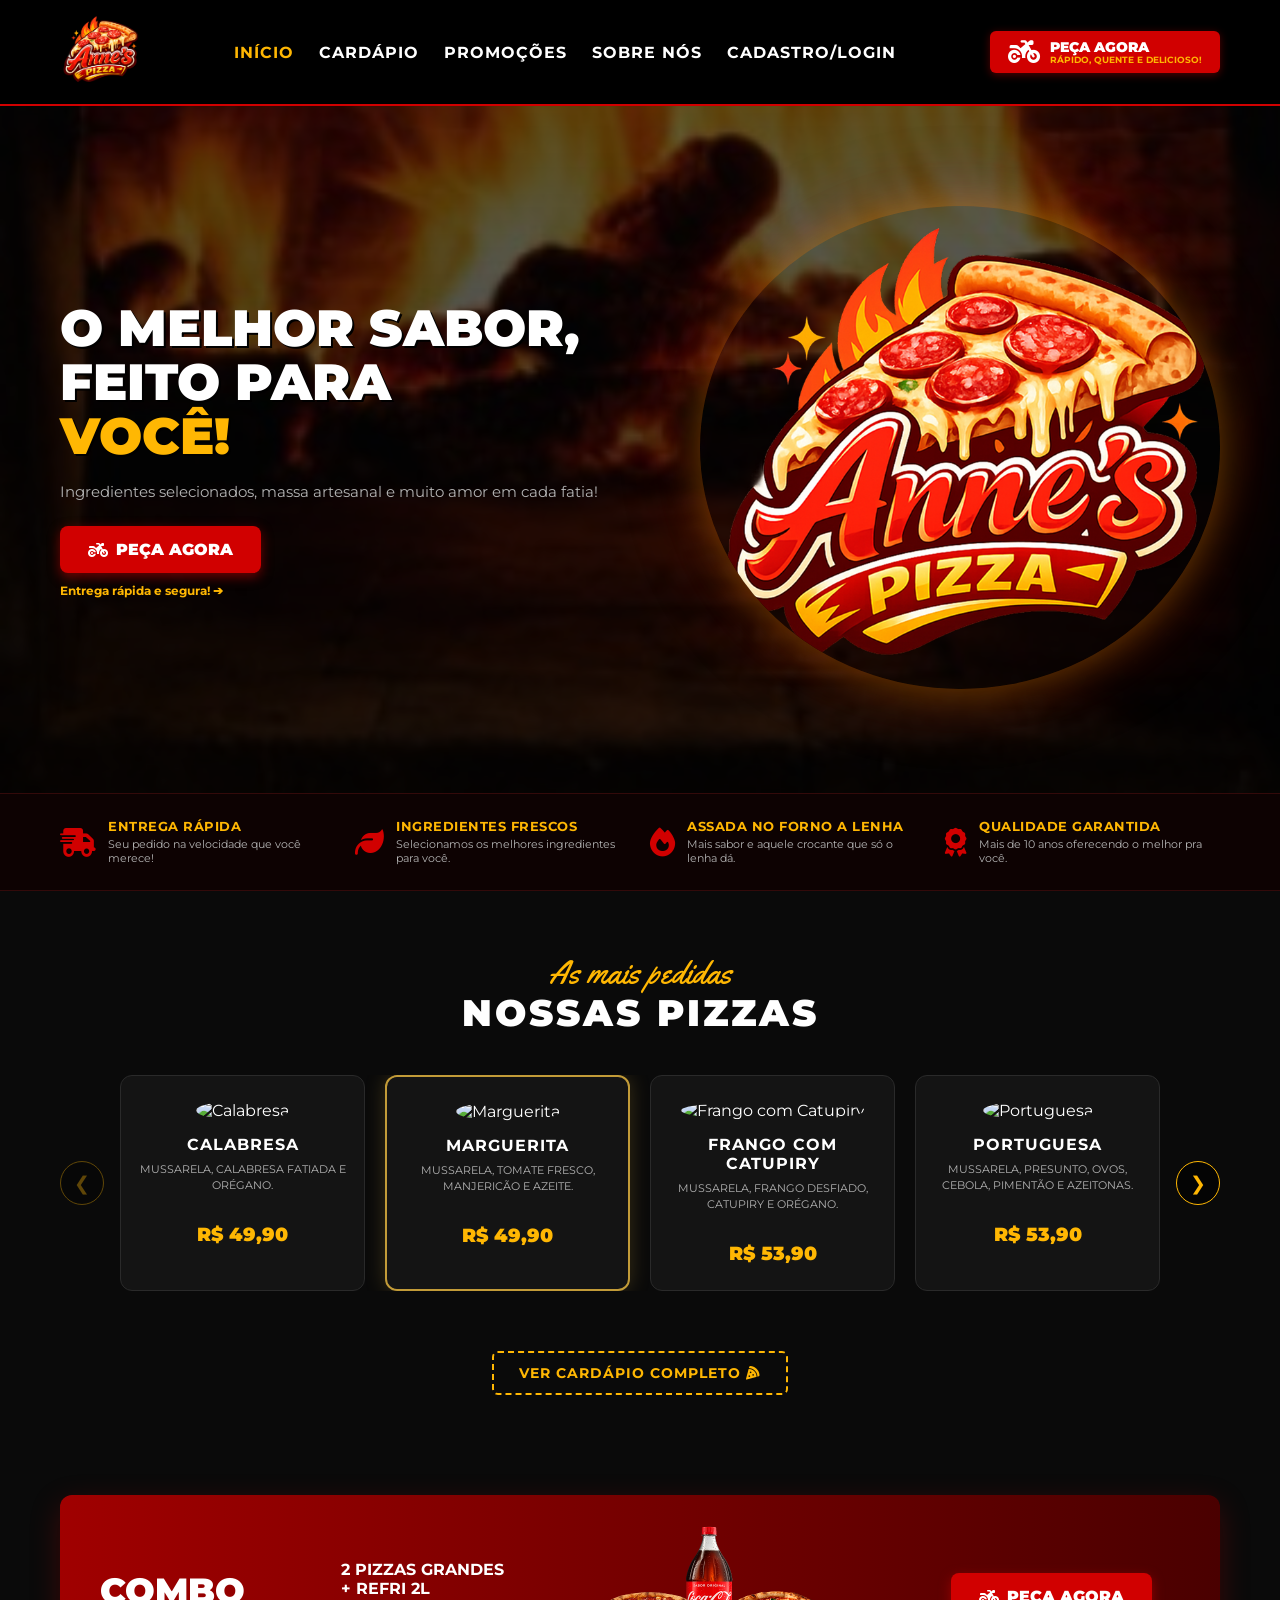
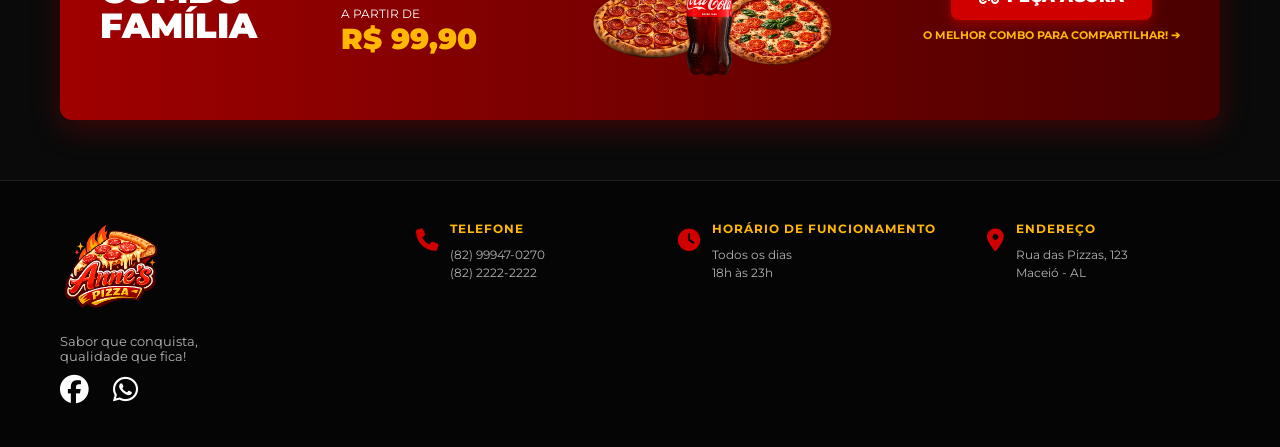
==== commit fac37b68: "criação do arquivo JS e confirmação do funcionamento do carrossel" ====
--- a/index.html
+++ b/index.html
@@ -106,32 +106,90 @@
                 <h2>NOSSAS PIZZAS</h2>
             </div>
 
-            <div class="pizza-grid">
-                <div class="pizza-card">
-                    <img src="pizza-calabresa.png" alt="Calabresa">
-                    <h3>CALABRESA</h3>
-                    <p>MUSSARELA, CALABRESA FATIADA E ORÉGANO.</p>
-                    <span class="price">R$ 49,90</span>
-                </div>
-                <div class="pizza-card featured">
-                    <img src="pizza-marguerita.png" alt="Marguerita">
-                    <h3>MARGUERITA</h3>
-                    <p>MUSSARELA, TOMATE FRESCO, MANJERICÃO E AZEITE.</p>
-                    <span class="price">R$ 49,90</span>
-                </div>
-                <div class="pizza-card">
-                    <img src="pizza-frango.png" alt="Frango com Catupiry">
-                    <h3>FRANGO COM CATUPIRY</h3>
-                    <p>MUSSARELA, FRANGO DESFIADO, CATUPIRY E ORÉGANO.</p>
-                    <span class="price">R$ 53,90</span>
-                </div>
-                <div class="pizza-card">
-                    <img src="pizza-portuguesa.png" alt="Portuguesa">
-                    <h3>PORTUGUESA</h3>
-                    <p>MUSSARELA, PRESUNTO, OVOS, CEBOLA, PIMENTÃO E AZEITONAS.</p>
-                    <span class="price">R$ 53,90</span>
-                </div>
-            </div>
+          
+            <!-- Wrapper do carrossel: contém setas + track (trilho que desliza) -->
+          <div class="carousel">
+            <!-- Botão anterior -->
+            <button class="carousel-btn prev" aria-label="Anterior">&#10094;</button>
+
+            <!-- Viewport: área visível que "corta" o track -->
+            <div class="carousel-viewport">
+                <!-- Track: linha horizontal com todos os cards; é ela que se move -->
+                <div class="carousel-track">
+
+                    <!-- Card 1 -->
+                    <article class="pizza-card">
+                        <img src="img/calabresa.png" alt="Calabresa" class="pizza-logo">
+                        <h3>CALABRESA</h3>
+                        <p>MUSSARELA, CALABRESA FATIADA E ORÉGANO.</p>
+                        <span class="price">R$ 49,90</span>
+                    </article>
+
+                    <!-- Card 2 (destaque dourado como no Figma) -->
+                    <article class="pizza-card featured">
+                        <img src="img/marguerita.png" alt="Marguerita" class="pizza-logo">
+                        <h3>MARGUERITA</h3>
+                        <p>MUSSARELA, TOMATE FRESCO, MANJERICÃO E AZEITE.</p>
+                        <span class="price">R$ 49,90</span>
+                    </article>
+
+                    <!-- Card 3 -->
+                    <article class="pizza-card">
+                        <img src="img/frango-catupiry.png" alt="Frango com Catupiry" class="pizza-logo">
+                        <h3>FRANGO COM CATUPIRY</h3>
+                        <p>MUSSARELA, FRANGO DESFIADO, CATUPIRY E ORÉGANO.</p>
+                        <span class="price">R$ 53,90</span>
+                    </article>
+
+                    <!-- Card 4 -->
+                    <article class="pizza-card">
+                        <img src="img/portuguesa.png" alt="Portuguesa" class="pizza-logo">
+                        <h3>PORTUGUESA</h3>
+                        <p>MUSSARELA, PRESUNTO, OVOS, CEBOLA, PIMENTÃO E AZEITONAS.</p>
+                        <span class="price">R$ 53,90</span>
+                    </article>
+
+                    <!-- Card 5 -->
+                    <article class="pizza-card">
+                        <img src="img/quatro-queijos.png" alt="Quatro Queijos" class="pizza-logo">
+                        <h3>QUATRO QUEIJOS</h3>
+                        <p>MUSSARELA, PROVOLONE, PARMESÃO E CATUPIRY.</p>
+                        <span class="price">R$ 55,90</span>
+                    </article>
+
+                    <!-- Card 6 -->
+                    <article class="pizza-card">
+                        <img src="img/pepperoni.png" alt="Pepperoni" class="pizza-logo">
+                        <h3>PEPPERONI</h3>
+                        <p>MUSSARELA, PEPPERONI FATIADO E ORÉGANO.</p>
+                        <span class="price">R$ 57,90</span>
+                    </article>
+
+                    <!-- Card 7 -->
+                    <article class="pizza-card">
+                        <img src="img/bacon.png" alt="Bacon" class="pizza-logo">
+                        <h3>BACON</h3>
+                        <p>MUSSARELA, BACON CROCANTE E CEBOLA CARAMELIZADA.</p>
+                        <span class="price">R$ 55,90</span>
+                    </article>
+
+                    <!-- Card 8 -->
+                    <article class="pizza-card">
+                        <img src="img/chocolate.png" alt="Chocolate" class="pizza-logo">
+                        <h3>CHOCOLATE</h3>
+                        <p>CHOCOLATE AO LEITE, MORANGO E LEITE CONDENSADO.</p>
+                        <span class="price">R$ 39,90</span>
+                    </article>
+
+                </div>
+            </div>
+
+            <!-- Botão próximo -->
+            <button class="carousel-btn next" aria-label="Próximo">&#10095;</button>
+        </div>
+
+        <!-- Indicadores (bolinhas) — gerados via JS -->
+        <div class="carousel-dots" aria-hidden="true"></div>
 
             <div class="center-btn">
                 <a href="#" class="btn-secondary">VER CARDÁPIO COMPLETO <i class="fa-solid fa-pizza-slice"></i></a>
@@ -179,7 +237,7 @@
                 <i class="fa-solid fa-phone"></i>
                 <div>
                     <h4>TELEFONE</h4>
-                    <p>(82) 99935-6434</p>
+                    <p>(82) 99947-0270</p>
                     <p>(82) 2222-2222</p>
                 </div>
             </div>
@@ -203,6 +261,6 @@
             </div>
         </div>
     </footer>
-
+<script src="script.js" defer></script>
 </body>
 </html>
--- a/style.css
+++ b/style.css
@@ -205,3 +205,92 @@
     .footer-grid { grid-template-columns: 1fr; }
     .btn-nav-order small { display: none; }
 }
+/* ===== CARROSSEL DE PIZZAS ===== */
+
+/* Wrapper posiciona as setas nas laterais do viewport */
+.carousel {
+    position: relative;
+    margin: 40px 0 20px;
+}
+
+/* Viewport = janela visível; overflow escondido corta o que sai da tela */
+.carousel-viewport {
+    overflow: hidden;
+    margin: 0 60px; /* espaço reservado para as setas nas laterais */
+}
+
+/* Track = fila horizontal com todos os cards; é ela que se move via translateX */
+.carousel-track {
+    display: flex;
+    gap: 20px;
+    transition: transform .5s ease;
+    transform: translateX(0); /* animação suave ao trocar de slide */
+    will-change: transform;
+}
+
+/* Cada card ocupa 1/4 da viewport (mostra 4 por vez no desktop).
+   flex: 0 0 calc(...) impede que os cards encolham para caber. */
+.carousel-track .pizza-card {
+    flex: 0 0 calc((100% - 60px) / 4); /* 4 cards visíveis com 3 gaps de 20px */
+    box-sizing: border-box;
+    margin: 0; /* zera margens antigas do grid */
+}
+
+/* Botões de navegação (setas) */
+.carousel-btn {
+    position: absolute;
+    top: 50%;
+    transform: translateY(-50%);
+    width: 44px;
+    height: 44px;
+    border-radius: 50%;
+    border: 1px solid var(--primary-yellow);
+    background: rgba(0, 0, 0, 0.6);
+    color: var(--primary-yellow);
+    font-size: 1.2rem;
+    cursor: pointer;
+    z-index: 2;
+    transition: background 0.3s, color 0.3s;
+}
+.carousel-btn:hover {
+    background: var(--primary-yellow);
+    color: #000;
+}
+.carousel-btn.prev { left: 0; }
+.carousel-btn.next { right: 0; }
+.carousel-btn:disabled { opacity: 0.35; cursor: not-allowed; }
+
+/* Indicadores (bolinhas) abaixo do carrossel */
+.carousel-dots {
+    display: flex;
+    justify-content: center;
+    gap: 8px;
+    margin-top: 20px;
+}
+.carousel-dots button {
+    width: 10px;
+    height: 10px;
+    border-radius: 50%;
+    border: none;
+    background: #555;
+    cursor: pointer;
+    padding: 0;
+    transition: background 0.3s, transform 0.3s;
+}
+.carousel-dots button.active {
+    background: var(--primary-yellow);
+    transform: scale(1.2);
+}
+
+/* Responsivo: 2 cards no tablet, 1 no mobile */
+@media (max-width: 992px) {
+    .carousel-track .pizza-card {
+        flex: 0 0 calc((100% - 20px) / 2); /* 2 visíveis */
+    }
+}
+@media (max-width: 600px) {
+    .carousel-viewport { margin: 0 50px; }
+    .carousel-track .pizza-card {
+        flex: 0 0 100%; /* 1 visível */
+    }
+}
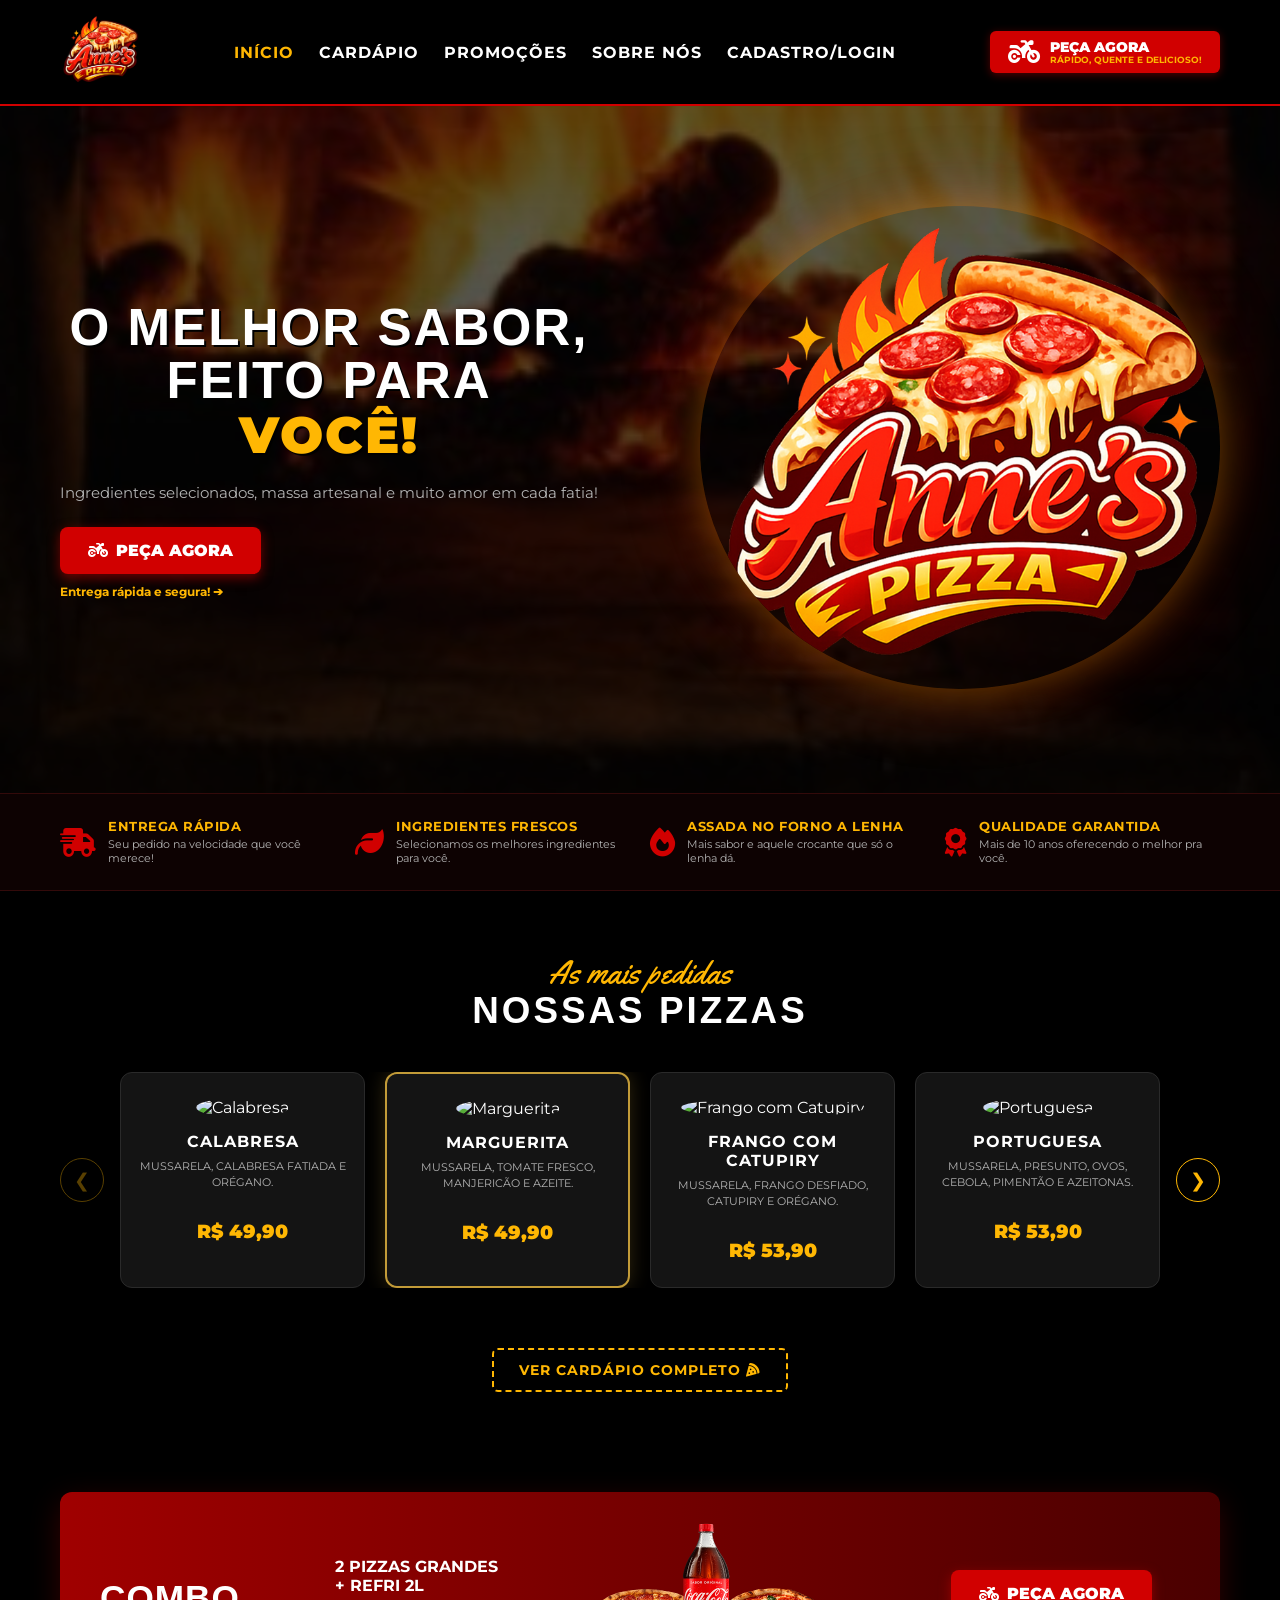
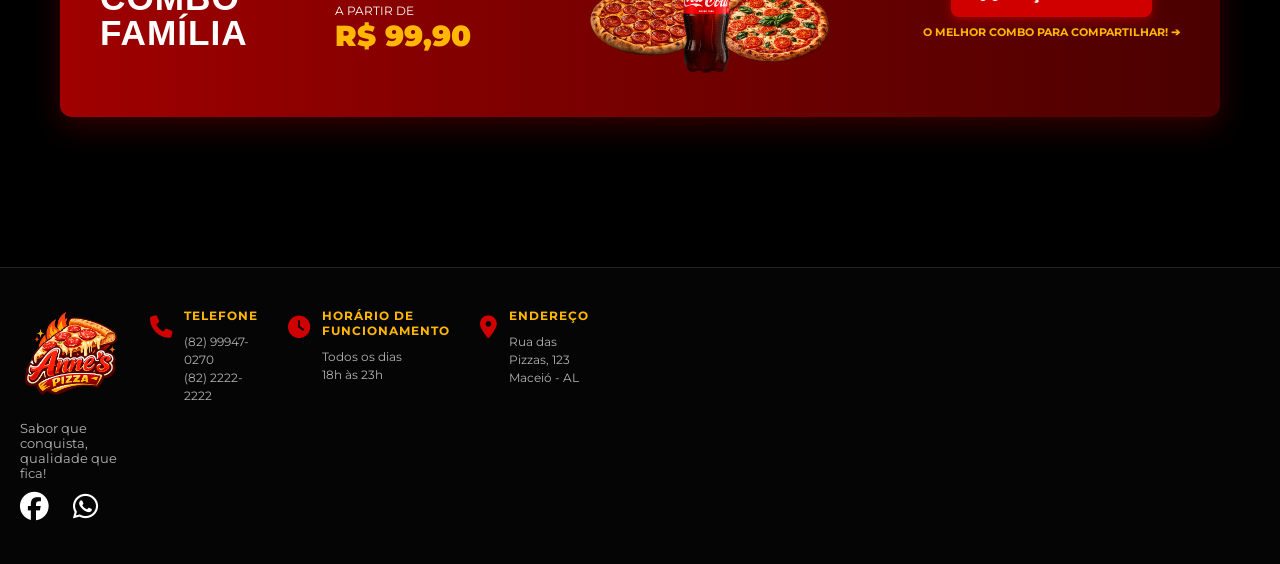
==== commit e4918831: "atualizaçoes da pagina de login e ligação entre a pag home e login" ====
--- a/index.html
+++ b/index.html
@@ -29,7 +29,7 @@
                     <li><a href="#cardapio">CARDÁPIO</a></li>
                     <li><a href="#promocoes">PROMOÇÕES</a></li>
                     <li><a href="#sobre">SOBRE NÓS</a></li>
-                    <li><a href="#login">CADASTRO/LOGIN</a></li>
+                    <li><a href="login.html">CADASTRO/LOGIN</a></li>
                 </ul>
             </nav>
 
@@ -261,6 +261,6 @@
             </div>
         </div>
     </footer>
-<script src="script.js" defer></script>
+<script src="script.js"></script>
 </body>
 </html>
--- a/style.css
+++ b/style.css
@@ -294,3 +294,693 @@
         flex: 0 0 100%; /* 1 visível */
     }
 }
+
+
+/* APARTIR DAQUI PAGINA LOGIN*/
+
+/* ====== RESET & VARIÁVEIS ====== */
+* { margin: 0; padding: 0; box-sizing: border-box; font-family: 'Montserrat', sans-serif; }
+
+:root {
+    --bg-dark: #0a0a0a;
+    --bg-fire: #1a0505;        /* Vermelho bem escuro do fundo do hero */
+    --primary-red: #d10000;
+    --primary-red-dark: #7a0000;
+    --primary-yellow: #ffb703;
+    --text-light: #ffffff;
+    --text-gray: #b3b3b3;
+    --card-bg: #141414;
+    --border-gold: #c29b38;
+}
+
+body { background-color: var(--bg-dark); color: var(--text-light); overflow-x: hidden; }
+.container { max-width: 1200px; margin: 0 auto; padding: 0 20px; }
+a { text-decoration: none; color: inherit; }
+ul { list-style: none; }
+
+/* ====== NAVBAR ====== */
+.navbar {
+    background-color: #000;
+    border-bottom: 2px solid var(--primary-red);
+    position: sticky; top: 0; z-index: 1000;
+    padding: 10px 0;
+}
+.nav-container { display: flex; align-items: center; justify-content: space-between; gap: 20px; }
+.nav-logo img { width: 80px; height: 80px; object-fit: contain; }
+
+.nav-links { display: flex; gap: 25px; }
+.nav-links a {
+    font-size: 1.0rem; font-weight: 700; letter-spacing: 1px;
+    transition: 0.3s;
+}
+.nav-links a:hover, .nav-links a.active { color: var(--primary-yellow); }
+
+/* Botão vermelho do topo com ícone da moto e duas linhas de texto */
+.btn-nav-order {
+    background-color: var(--primary-red);
+    display: flex; align-items: center; gap: 10px;
+    padding: 8px 18px; border-radius: 6px; color: #fff;
+    box-shadow: 0 2px 8px rgba(209,0,0,0.4);
+}
+.btn-nav-order i { font-size: 1.6rem; }
+.btn-nav-order div { display: flex; flex-direction: column; line-height: 1.1; }
+.btn-nav-order strong { font-size: 0.85rem; font-weight: 900; }
+.btn-nav-order small { font-size: 0.55rem; color: var(--primary-yellow); font-weight: 700; }
+
+/* ====== HERO ====== */
+/* Fundo com textura de fogo/madeira. Troque a URL por uma imagem sua se quiser. */
+.hero {
+    background:
+        linear-gradient(rgba(0,0,0,0.55), rgba(0,0,0,0.75)),
+        url("img/fundo.jpeg") center/cover no-repeat;
+    padding: 100px 0;
+    position: relative;
+}
+.hero-container {
+    display: flex; align-items: center; justify-content: space-between; gap: 40px;
+}
+.hero-content { max-width: 1000px; }
+.hero-content h1 {
+    font-size: 3.2rem; font-weight: 900; line-height: 1.05;
+    margin-bottom: 20px; text-transform: uppercase;
+    text-shadow: 2px 2px 0 #000;
+}
+.hero-content .highlight { color: var(--primary-yellow); }
+.hero-content p { font-size: 0.95rem; color: var(--text-gray); margin-bottom: 25px; }
+
+/* Botão principal vermelho */
+.btn-primary {
+    display: inline-flex; align-items: center; gap: 8px;
+    background-color: var(--primary-red);
+    color: #fff; padding: 14px 28px; font-weight: 900;
+    border-radius: 8px; font-size: 1rem;
+    box-shadow: 0 4px 12px rgba(209,0,0,0.5);
+    transition: 0.3s; text-transform: uppercase;
+}
+.btn-primary:hover { background-color: #a00000; transform: scale(1.03); }
+.subtext-arrow { display: block; margin-top: 10px; color: var(--primary-yellow); font-size: 0.75rem; font-weight: 700; }
+
+/* Logo/pizza grande do hero — redondo, com sombra dourada */
+.hero-image { flex-shrink: 50; }
+.hero-image img {
+    width: 100%; max-width: 520px;
+    border-radius: 90%;
+    box-shadow: 0 0 40px rgba(255, 183, 3, 0.35), 0 0 80px rgba(209,0,0,0.25);
+}
+
+/* ====== FEATURES ====== */
+.features {
+    background-color: #0d0202;
+    border-top: 1px solid #330a0a;
+    border-bottom: 1px solid #330a0a;
+    padding: 25px 0;
+}
+.features-grid {
+    display: grid;
+    grid-template-columns: repeat(auto-fit, minmax(220px, 1fr));
+    gap: 20px;
+}
+.feature-card { display: flex; align-items: center; gap: 12px; }
+.feature-card i { font-size: 1.8rem; color: var(--primary-red); }
+.feature-card h3 { font-size: 0.8rem; color: var(--primary-yellow); margin-bottom: 3px; letter-spacing: 0.5px; }
+.feature-card p { font-size: 0.7rem; color: var(--text-gray); }
+
+/* ====== PIZZAS ====== */
+.pizzas-section { padding: 60px 0; }
+.section-title { text-align: center; margin-bottom: 40px; }
+.section-title .subtitle {
+    font-family: 'Yellowtail', cursive;
+    color: var(--primary-yellow);
+    font-size: 2rem; display: block;
+}
+.section-title h2 {
+    font-size: 2.3rem; font-weight: 900; letter-spacing: 3px; margin-top: -5px;
+}
+
+.pizza-grid {
+    display: grid;
+    grid-template-columns: repeat(auto-fit, minmax(230px, 1fr));
+    gap: 20px;
+}
+.pizza-card {
+    background-color: var(--card-bg);
+    border: 1px solid #2a2a2a;
+    border-radius: 12px;
+    padding: 25px 15px;
+    text-align: center;
+    transition: 0.3s;
+}
+.pizza-card:hover { transform: translateY(-5px); border-color: var(--border-gold); }
+/* Card em destaque (marguerita no Figma) tem borda dourada */
+.pizza-card.featured { border: 2px solid var(--border-gold); box-shadow: 0 0 20px rgba(194,155,56,0.25); }
+
+.pizza-card img {
+    width: 150px; height: 150px; object-fit: cover;
+    border-radius: 50%; margin-bottom: 15px;
+}
+.pizza-card h3 { font-size: 1rem; margin-bottom: 8px; letter-spacing: 1px; }
+.pizza-card p {
+    font-size: 0.7rem; color: var(--text-gray);
+    min-height: 45px; margin-bottom: 15px; line-height: 1.4;
+}
+.pizza-card .price { font-size: 1.2rem; font-weight: 900; color: var(--primary-yellow); }
+
+.center-btn { text-align: center; margin-top: 40px; }
+.btn-secondary {
+    display: inline-block;
+    border: 2px dashed var(--primary-yellow);
+    color: var(--primary-yellow);
+    padding: 12px 25px; font-weight: 700; border-radius: 6px;
+    transition: 0.3s; font-size: 0.85rem; letter-spacing: 1px;
+}
+.btn-secondary:hover { background-color: var(--primary-yellow); color: #000; }
+
+/* ====== COMBO FAMÍLIA ====== */
+.banner-combo { padding: 40px 0 60px 0; }
+.combo-box {
+    background: linear-gradient(90deg, #a00000 0%, #4a0000 100%);
+    border-radius: 12px;
+    padding: 25px 40px;
+    display: flex; align-items: center; justify-content: space-between; gap: 20px;
+    box-shadow: 0 10px 30px rgba(209,0,0,0.25);
+}
+.combo-text h2 { font-size: 2.2rem; font-weight: 900; line-height: 1; }
+.combo-info { text-align: left; }
+.combo-desc { font-size: 1rem; font-weight: 700; margin-bottom: 8px; line-height: 1.2; }
+.combo-price { font-size: 0.75rem; }
+.combo-price span { display: block; font-size: 1.8rem; font-weight: 900; color: var(--primary-yellow); }
+
+.combo-img img { width: 250px; }
+.combo-cta { text-align: center; }
+.combo-cta small { display: block; margin-top: 8px; color: var(--primary-yellow); font-size: 0.7rem; font-weight: 700; }
+
+/* ====== FOOTER ====== */
+.footer { background-color: #050505; border-top: 1px solid #222; padding: 40px 0; }
+.footer-grid {
+    display: grid;
+    grid-template-columns: 1.4fr 1fr 1.2fr 1fr;
+    gap: 30px;
+    align-items: start;
+}
+.footer-logo { width: 100px; margin-bottom: 8px; }
+.footer-brand p { font-size: 0.8rem; color: var(--text-gray); margin: 8px 0; }
+.socials a { font-size: 1.8rem; margin-right: 20.0px; color: var(--text-light); transition: 0.3s; }
+.socials a:hover { color: var(--primary-yellow); }
+
+.footer-info { display: flex; gap: 12px; }
+.footer-info i { font-size: 1.4rem; color: var(--primary-red); margin-top: 8px; }
+.footer-info h4 { font-size: 0.75rem; color: var(--primary-yellow); margin-bottom: 10px; letter-spacing: 1px; }
+.footer-info p { font-size: 0.75rem; color: var(--text-gray); line-height: 1.5; }
+
+/* ====== RESPONSIVIDADE MOBILE ====== */
+@media (max-width: 900px) {
+    .nav-links { display: none; }
+    .hero-container { flex-direction: column; text-align: center; }
+    .hero-content h1 { font-size: 2.2rem; }
+    .combo-box { flex-direction: column; text-align: center; }
+    .combo-img img { width: 100%; max-width: 220px; }
+    .footer-grid { grid-template-columns: 1fr 1fr; }
+}
+@media (max-width: 500px) {
+    .footer-grid { grid-template-columns: 1fr; }
+    .btn-nav-order small { display: none; }
+}
+
+
+
+
+/* apartir daqui pagina login*/
+/* ===========================
+   RESET
+=========================== */
+
+*{
+    margin:0;
+    padding:0;
+    box-sizing:border-box;
+}
+
+body{
+    background:#000;
+    color:#fff;
+    font-family:'Poppins',sans-serif;
+}
+
+.cadastro{
+    width:100%;
+    max-width:1280px;
+    margin:auto;
+    padding:40px 80px;
+}
+
+/* ===========================
+   LOGO
+=========================== */
+
+.logo{
+    display:flex;
+    justify-content:center;
+    margin-bottom:25px;
+}
+
+.logo img{
+    width:240px;
+}
+
+/* ===========================
+   TITULO
+=========================== */
+
+h1{
+    font-family:'Oswald',sans-serif;
+    font-size:50px;
+    font-weight:600;
+    text-align:center;
+    margin-bottom:45px;
+    letter-spacing:2px;
+}
+
+/* ===========================
+   FORM
+=========================== */
+
+form{
+    width:100%;
+}
+
+.grupo{
+    display:flex;
+    flex-direction:column;
+    margin-bottom:25px;
+}
+
+.grupo label{
+    font-size:15px;
+    margin-bottom:10px;
+    font-weight:500;
+}
+
+.grupo input{
+    width:100%;
+    height:58px;
+    background:transparent;
+    border:2px solid #ffffff;
+    border-radius:14px;
+    color:#fff;
+    padding:0 18px;
+    font-size:16px;
+    outline:none;
+    transition:.3s;
+}
+
+.grupo input:focus{
+    border-color:#E11B22;
+    box-shadow:0 0 10px rgba(225,27,34,.4);
+}
+
+/* ===========================
+   COLUNAS
+=========================== */
+
+.duas-colunas{
+    display:grid;
+    grid-template-columns:1fr 1fr;
+    gap:25px;
+}
+
+.tres-colunas{
+    display:grid;
+    grid-template-columns:180px 1fr 1fr;
+    gap:25px;
+    margin-bottom:10px;
+}
+
+.pequeno{
+    max-width:220px;
+}
+
+/* ===========================
+   SENHA
+=========================== */
+
+.senha{
+    position:relative;
+}
+
+.senha i{
+    position:absolute;
+    right:20px;
+    top:20px;
+    cursor:pointer;
+    color:#fff;
+}
+/* ===========================
+   SUBTÍTULO
+=========================== */
+
+h2{
+    font-family:'Oswald',sans-serif;
+    font-size:34px;
+    font-weight:500;
+    margin:50px 0 30px;
+    letter-spacing:1px;
+}
+
+/* ===========================
+   CHECKBOX
+=========================== */
+
+.checkbox{
+    margin:35px 0;
+}
+
+.checkbox label{
+    display:flex;
+    align-items:center;
+    gap:12px;
+    cursor:pointer;
+    font-size:15px;
+    color:#fff;
+}
+
+.checkbox input{
+    display:none;
+}
+
+.checkmark{
+    width:22px;
+    height:22px;
+    border:2px solid #E11B22;
+    border-radius:6px;
+    position:relative;
+    transition:.3s;
+}
+
+.checkbox input:checked + .checkmark{
+    background:#E11B22;
+}
+
+.checkbox input:checked + .checkmark::after{
+    content:"✓";
+    color:#fff;
+    position:absolute;
+    left:50%;
+    top:50%;
+    transform:translate(-50%,-55%);
+    font-size:14px;
+    font-weight:bold;
+}
+
+/* ===========================
+   BOTÃO
+=========================== */
+
+.btn-cadastro{
+    width:100%;
+    height:62px;
+    border:none;
+    border-radius:14px;
+    background:#E11B22;
+    color:#fff;
+    font-size:20px;
+    font-weight:600;
+    cursor:pointer;
+    transition:.3s;
+    display:flex;
+    justify-content:center;
+    align-items:center;
+    gap:12px;
+    margin-top:10px;
+}
+
+.btn-cadastro:hover{
+    background:#c3151b;
+    transform:translateY(-3px);
+    box-shadow:0 10px 25px rgba(225,27,34,.45);
+}
+
+.btn-cadastro:active{
+    transform:scale(.98);
+}
+
+/* ===========================
+   FOOTER
+=========================== */
+
+footer{
+    margin-top:90px;
+    border-top:1px solid rgba(255,255,255,.15);
+    padding:50px 0;
+    display:grid;
+    grid-template-columns:2fr 1fr 1fr 1fr;
+    gap:40px;
+}
+
+.footer-logo img{
+    width:170px;
+    margin-bottom:18px;
+}
+
+.footer-logo p{
+    color:#cfcfcf;
+    line-height:26px;
+    margin-bottom:20px;
+}
+
+.redes{
+    display:flex;
+    gap:15px;
+}
+
+.redes a{
+    width:45px;
+    height:45px;
+    border-radius:50%;
+    background:#E11B22;
+    display:flex;
+    align-items:center;
+    justify-content:center;
+    color:#fff;
+    text-decoration:none;
+    transition:.3s;
+}
+
+.redes a:hover{
+    transform:translateY(-5px);
+}
+
+.footer-item{
+    display:flex;
+    gap:15px;
+    align-items:flex-start;
+}
+
+.footer-item i{
+    color:#E11B22;
+    font-size:24px;
+    margin-top:4px;
+}
+
+.footer-item h3{
+    font-family:'Oswald',sans-serif;
+    font-size:20px;
+    margin-bottom:10px;
+    letter-spacing:1px;
+}
+
+.footer-item p{
+    color:#d8d8d8;
+    line-height:24px;
+}
+/* ===========================
+   ANIMAÇÕES
+=========================== */
+
+@keyframes fadeUp{
+
+    from{
+
+        opacity:0;
+        transform:translateY(30px);
+
+    }
+
+    to{
+
+        opacity:1;
+        transform:translateY(0);
+
+    }
+
+}
+
+.logo{
+
+    animation:fadeUp .6s ease;
+
+}
+
+h1{
+
+    animation:fadeUp .8s ease;
+
+}
+
+form{
+
+    animation:fadeUp 1s ease;
+
+}
+
+footer{
+
+    animation:fadeUp 1.2s ease;
+
+}
+
+/* ===========================
+   HOVER DOS INPUTS
+=========================== */
+
+.grupo input:hover{
+
+    border-color:#E11B22;
+
+}
+
+/* ===========================
+   PLACEHOLDER
+=========================== */
+
+input::placeholder{
+
+    color:#9b9b9b;
+
+}
+
+/* ===========================
+   BARRA DE ROLAGEM
+=========================== */
+
+::-webkit-scrollbar{
+
+    width:8px;
+
+}
+
+::-webkit-scrollbar-track{
+
+    background:#000;
+
+}
+
+::-webkit-scrollbar-thumb{
+
+    background:#E11B22;
+    border-radius:10px;
+
+}
+
+::-webkit-scrollbar-thumb:hover{
+
+    background:#c2151a;
+
+}
+
+/* ===========================
+   RESPONSIVIDADE
+=========================== */
+
+@media(max-width:1100px){
+
+    .cadastro{
+
+        padding:40px;
+
+    }
+
+    footer{
+
+        grid-template-columns:1fr 1fr;
+
+        gap:35px;
+
+    }
+
+}
+
+@media(max-width:850px){
+
+    .duas-colunas{
+
+        grid-template-columns:1fr;
+
+    }
+
+    .tres-colunas{
+
+        grid-template-columns:1fr;
+
+    }
+
+    .pequeno{
+
+        max-width:100%;
+
+    }
+
+    h1{
+
+        font-size:40px;
+
+    }
+
+    h2{
+
+        font-size:28px;
+
+    }
+
+    .logo img{
+
+        width:190px;
+
+    }
+
+}
+
+@media(max-width:600px){
+
+    .cadastro{
+
+        padding:25px;
+
+    }
+
+    footer{
+
+        grid-template-columns:1fr;
+
+        text-align:center;
+
+    }
+
+    .footer-item{
+
+        justify-content:center;
+
+    }
+
+    .redes{
+
+        justify-content:center;
+
+    }
+
+    .btn-cadastro{
+
+        font-size:18px;
+
+    }
+
+}
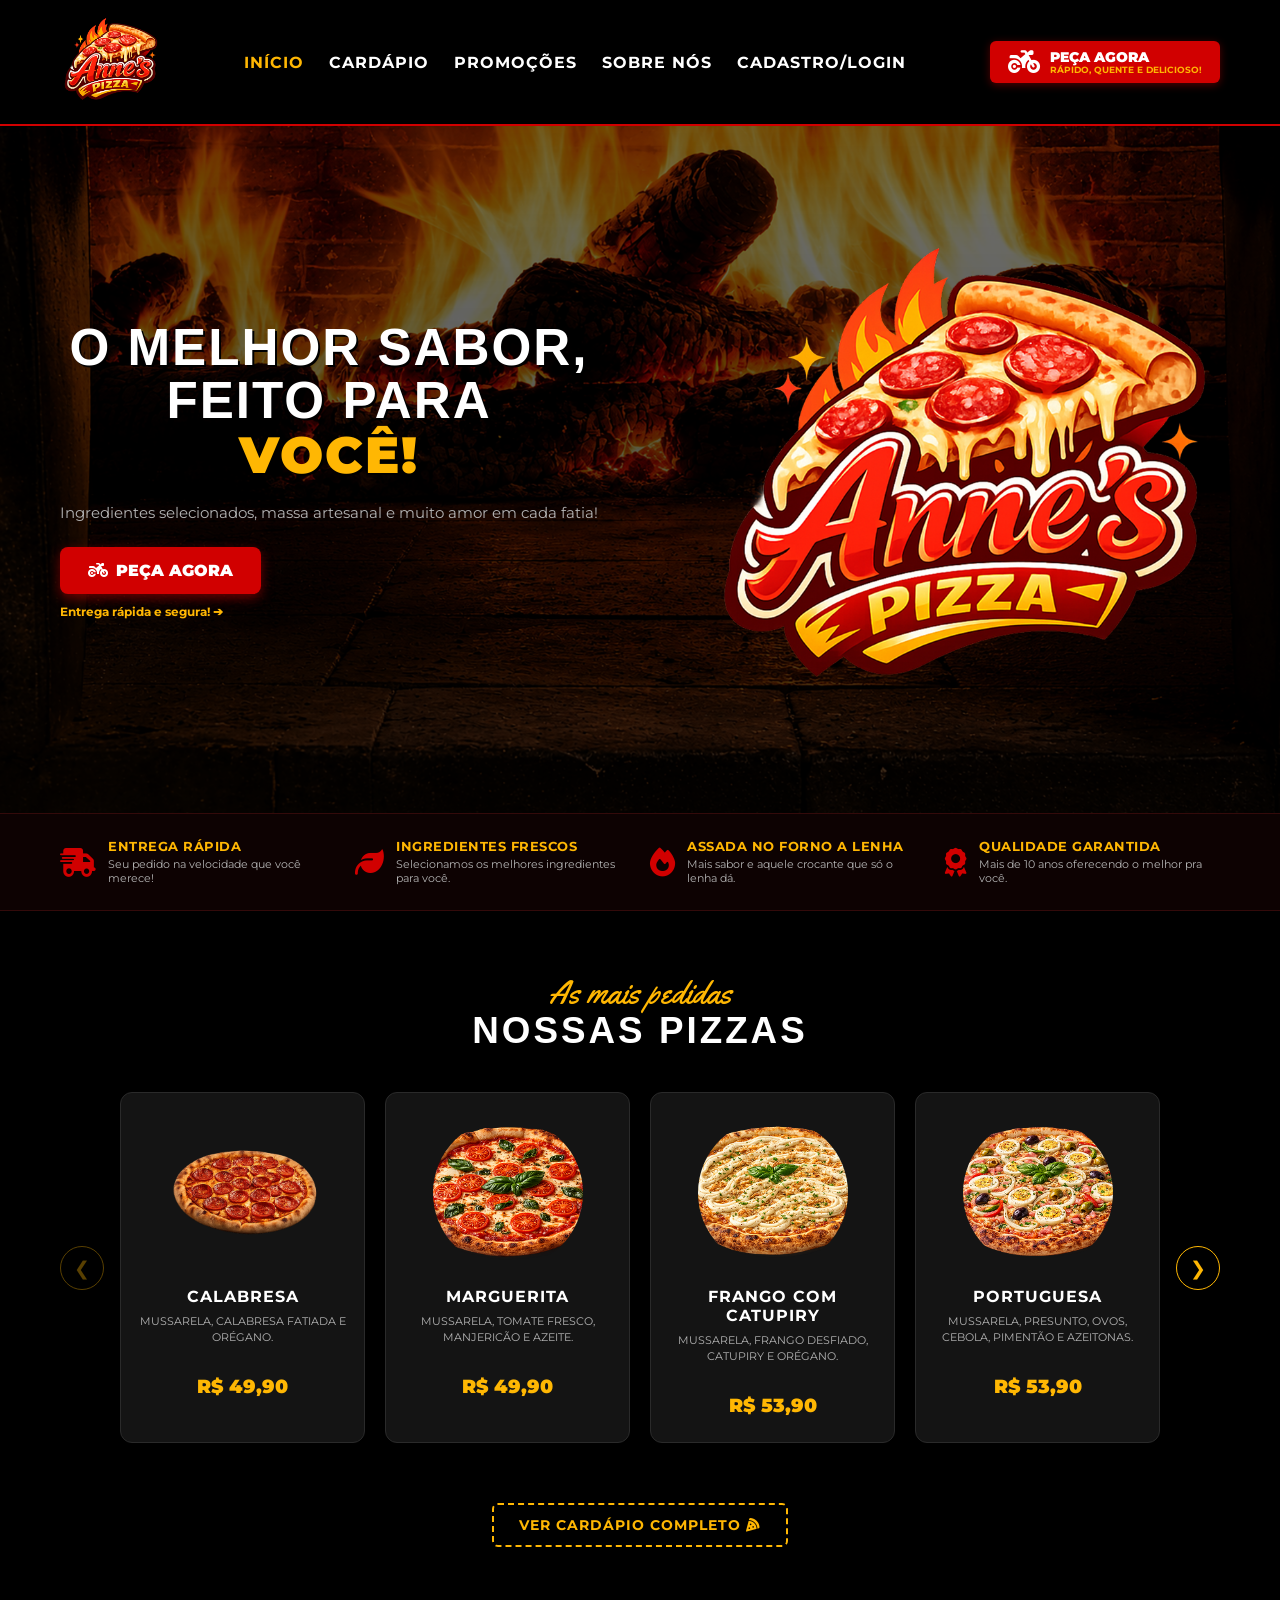
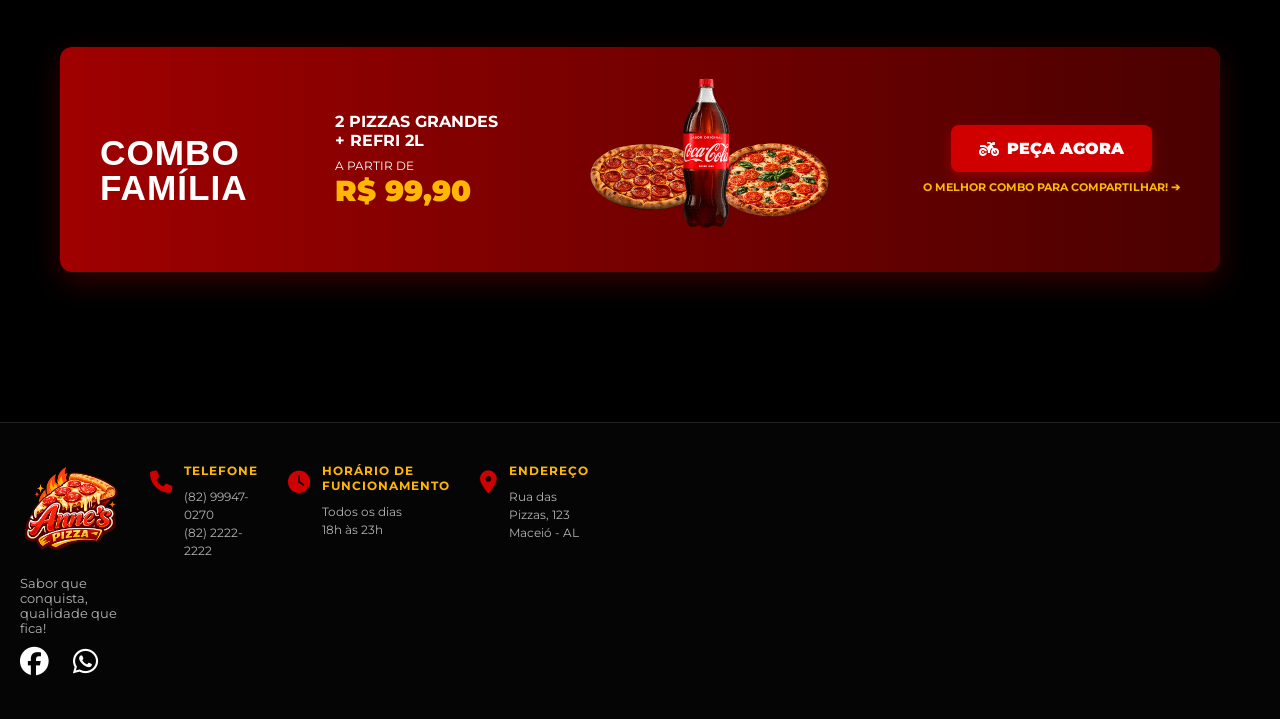
==== commit 9914e180: "Desenvolvimento da pagina cardapio" ====
--- a/index.html
+++ b/index.html
@@ -25,8 +25,8 @@
             <!-- Links de navegação centralizados -->
             <nav>
                 <ul class="nav-links">
-                    <li><a href="#" class="active">INÍCIO</a></li>
-                    <li><a href="#cardapio">CARDÁPIO</a></li>
+                    <li><a href="index.html" class="active">INÍCIO</a></li>
+                    <li><a href="Cardapio.html">CARDÁPIO</a></li>
                     <li><a href="#promocoes">PROMOÇÕES</a></li>
                     <li><a href="#sobre">SOBRE NÓS</a></li>
                     <li><a href="login.html">CADASTRO/LOGIN</a></li>
@@ -119,7 +119,7 @@
 
                     <!-- Card 1 -->
                     <article class="pizza-card">
-                        <img src="img/calabresa.png" alt="Calabresa" class="pizza-logo">
+                        <img src="img\CALABRESA.png" alt="Calabresa" class="pizza-logo">
                         <h3>CALABRESA</h3>
                         <p>MUSSARELA, CALABRESA FATIADA E ORÉGANO.</p>
                         <span class="price">R$ 49,90</span>
@@ -127,7 +127,7 @@
 
                     <!-- Card 2 (destaque dourado como no Figma) -->
                     <article class="pizza-card featured">
-                        <img src="img/marguerita.png" alt="Marguerita" class="pizza-logo">
+                        <img src="img\MARGUERITA png.png" alt="Marguerita" class="pizza-logo">
                         <h3>MARGUERITA</h3>
                         <p>MUSSARELA, TOMATE FRESCO, MANJERICÃO E AZEITE.</p>
                         <span class="price">R$ 49,90</span>
@@ -135,7 +135,7 @@
 
                     <!-- Card 3 -->
                     <article class="pizza-card">
-                        <img src="img/frango-catupiry.png" alt="Frango com Catupiry" class="pizza-logo">
+                        <img src="img\FRANGO COM CATUP.png" alt="Frango com Catupiry" class="pizza-logo">
                         <h3>FRANGO COM CATUPIRY</h3>
                         <p>MUSSARELA, FRANGO DESFIADO, CATUPIRY E ORÉGANO.</p>
                         <span class="price">R$ 53,90</span>
@@ -143,7 +143,7 @@
 
                     <!-- Card 4 -->
                     <article class="pizza-card">
-                        <img src="img/portuguesa.png" alt="Portuguesa" class="pizza-logo">
+                        <img src="img\PORTUGUESA image 10.png" alt="Portuguesa" class="pizza-logo">
                         <h3>PORTUGUESA</h3>
                         <p>MUSSARELA, PRESUNTO, OVOS, CEBOLA, PIMENTÃO E AZEITONAS.</p>
                         <span class="price">R$ 53,90</span>
@@ -151,7 +151,7 @@
 
                     <!-- Card 5 -->
                     <article class="pizza-card">
-                        <img src="img/quatro-queijos.png" alt="Quatro Queijos" class="pizza-logo">
+                        <img src="img\QUATRO QUEIJOS.png" alt="Quatro Queijos" class="pizza-logo">
                         <h3>QUATRO QUEIJOS</h3>
                         <p>MUSSARELA, PROVOLONE, PARMESÃO E CATUPIRY.</p>
                         <span class="price">R$ 55,90</span>
@@ -159,23 +159,23 @@
 
                     <!-- Card 6 -->
                     <article class="pizza-card">
-                        <img src="img/pepperoni.png" alt="Pepperoni" class="pizza-logo">
-                        <h3>PEPPERONI</h3>
-                        <p>MUSSARELA, PEPPERONI FATIADO E ORÉGANO.</p>
+                        <img src="img\PIZZA CARNE DE SOL.png" alt="Carne do sol" class="pizza-logo">
+                        <h3>CARNE DO SOL</h3>
+                        <p>MUSSARELA, CARNE DO SOL FATIADO E ORÉGANO.</p>
                         <span class="price">R$ 57,90</span>
                     </article>
 
                     <!-- Card 7 -->
                     <article class="pizza-card">
-                        <img src="img/bacon.png" alt="Bacon" class="pizza-logo">
-                        <h3>BACON</h3>
-                        <p>MUSSARELA, BACON CROCANTE E CEBOLA CARAMELIZADA.</p>
+                        <img src="img\PIZZA DE MILHO.png" alt="Milho" class="pizza-logo">
+                        <h3>MILHO</h3>
+                        <p>MUSSARELA, MILHO CROCANTE E CEBOLA CARAMELIZADA.</p>
                         <span class="price">R$ 55,90</span>
                     </article>
 
                     <!-- Card 8 -->
                     <article class="pizza-card">
-                        <img src="img/chocolate.png" alt="Chocolate" class="pizza-logo">
+                        <img src="img\CHOCOLATE.png" alt="Chocolate" class="pizza-logo">
                         <h3>CHOCOLATE</h3>
                         <p>CHOCOLATE AO LEITE, MORANGO E LEITE CONDENSADO.</p>
                         <span class="price">R$ 39,90</span>
--- a/style.css
+++ b/style.css
@@ -25,8 +25,8 @@
     position: sticky; top: 0; z-index: 1000;
     padding: 10px 0;
 }
-.nav-container { display: flex; align-items: center; justify-content: space-between; gap: 20px; }
-.nav-logo img { width: 80px; height: 80px; object-fit: contain; }
+.nav-container { display: flex; align-items: center; justify-content: space-between; gap: 0px; }
+.nav-logo img { width: 100px; height: 100px; object-fit: contain; }
 
 .nav-links { display: flex; gap: 25px; }
 .nav-links a {
@@ -52,7 +52,7 @@
 .hero {
     background:
         linear-gradient(rgba(0,0,0,0.55), rgba(0,0,0,0.75)),
-        url("img/fundo.jpeg") center/cover no-repeat;
+        url("img/lenha 4k.png") center/cover no-repeat;
     padding: 100px 0;
     position: relative;
 }
@@ -80,13 +80,12 @@
 .btn-primary:hover { background-color: #a00000; transform: scale(1.03); }
 .subtext-arrow { display: block; margin-top: 10px; color: var(--primary-yellow); font-size: 0.75rem; font-weight: 700; }
 
-/* Logo/pizza grande do hero — redondo, com sombra dourada */
+/* Logo/pizza grande do hero */
 .hero-image { flex-shrink: 50; }
 .hero-image img {
     width: 100%; max-width: 520px;
-    border-radius: 90%;
-    box-shadow: 0 0 40px rgba(255, 183, 3, 0.35), 0 0 80px rgba(209,0,0,0.25);
-}
+    border-radius: 0%;
+  }
 
 /* ====== FEATURES ====== */
 .features {
@@ -131,8 +130,6 @@
     transition: 0.3s;
 }
 .pizza-card:hover { transform: translateY(-5px); border-color: var(--border-gold); }
-/* Card em destaque (marguerita no Figma) tem borda dourada */
-.pizza-card.featured { border: 2px solid var(--border-gold); box-shadow: 0 0 20px rgba(194,155,56,0.25); }
 
 .pizza-card img {
     width: 150px; height: 150px; object-fit: cover;
@@ -293,217 +290,6 @@
     .carousel-track .pizza-card {
         flex: 0 0 100%; /* 1 visível */
     }
-}
-
-
-/* APARTIR DAQUI PAGINA LOGIN*/
-
-/* ====== RESET & VARIÁVEIS ====== */
-* { margin: 0; padding: 0; box-sizing: border-box; font-family: 'Montserrat', sans-serif; }
-
-:root {
-    --bg-dark: #0a0a0a;
-    --bg-fire: #1a0505;        /* Vermelho bem escuro do fundo do hero */
-    --primary-red: #d10000;
-    --primary-red-dark: #7a0000;
-    --primary-yellow: #ffb703;
-    --text-light: #ffffff;
-    --text-gray: #b3b3b3;
-    --card-bg: #141414;
-    --border-gold: #c29b38;
-}
-
-body { background-color: var(--bg-dark); color: var(--text-light); overflow-x: hidden; }
-.container { max-width: 1200px; margin: 0 auto; padding: 0 20px; }
-a { text-decoration: none; color: inherit; }
-ul { list-style: none; }
-
-/* ====== NAVBAR ====== */
-.navbar {
-    background-color: #000;
-    border-bottom: 2px solid var(--primary-red);
-    position: sticky; top: 0; z-index: 1000;
-    padding: 10px 0;
-}
-.nav-container { display: flex; align-items: center; justify-content: space-between; gap: 20px; }
-.nav-logo img { width: 80px; height: 80px; object-fit: contain; }
-
-.nav-links { display: flex; gap: 25px; }
-.nav-links a {
-    font-size: 1.0rem; font-weight: 700; letter-spacing: 1px;
-    transition: 0.3s;
-}
-.nav-links a:hover, .nav-links a.active { color: var(--primary-yellow); }
-
-/* Botão vermelho do topo com ícone da moto e duas linhas de texto */
-.btn-nav-order {
-    background-color: var(--primary-red);
-    display: flex; align-items: center; gap: 10px;
-    padding: 8px 18px; border-radius: 6px; color: #fff;
-    box-shadow: 0 2px 8px rgba(209,0,0,0.4);
-}
-.btn-nav-order i { font-size: 1.6rem; }
-.btn-nav-order div { display: flex; flex-direction: column; line-height: 1.1; }
-.btn-nav-order strong { font-size: 0.85rem; font-weight: 900; }
-.btn-nav-order small { font-size: 0.55rem; color: var(--primary-yellow); font-weight: 700; }
-
-/* ====== HERO ====== */
-/* Fundo com textura de fogo/madeira. Troque a URL por uma imagem sua se quiser. */
-.hero {
-    background:
-        linear-gradient(rgba(0,0,0,0.55), rgba(0,0,0,0.75)),
-        url("img/fundo.jpeg") center/cover no-repeat;
-    padding: 100px 0;
-    position: relative;
-}
-.hero-container {
-    display: flex; align-items: center; justify-content: space-between; gap: 40px;
-}
-.hero-content { max-width: 1000px; }
-.hero-content h1 {
-    font-size: 3.2rem; font-weight: 900; line-height: 1.05;
-    margin-bottom: 20px; text-transform: uppercase;
-    text-shadow: 2px 2px 0 #000;
-}
-.hero-content .highlight { color: var(--primary-yellow); }
-.hero-content p { font-size: 0.95rem; color: var(--text-gray); margin-bottom: 25px; }
-
-/* Botão principal vermelho */
-.btn-primary {
-    display: inline-flex; align-items: center; gap: 8px;
-    background-color: var(--primary-red);
-    color: #fff; padding: 14px 28px; font-weight: 900;
-    border-radius: 8px; font-size: 1rem;
-    box-shadow: 0 4px 12px rgba(209,0,0,0.5);
-    transition: 0.3s; text-transform: uppercase;
-}
-.btn-primary:hover { background-color: #a00000; transform: scale(1.03); }
-.subtext-arrow { display: block; margin-top: 10px; color: var(--primary-yellow); font-size: 0.75rem; font-weight: 700; }
-
-/* Logo/pizza grande do hero — redondo, com sombra dourada */
-.hero-image { flex-shrink: 50; }
-.hero-image img {
-    width: 100%; max-width: 520px;
-    border-radius: 90%;
-    box-shadow: 0 0 40px rgba(255, 183, 3, 0.35), 0 0 80px rgba(209,0,0,0.25);
-}
-
-/* ====== FEATURES ====== */
-.features {
-    background-color: #0d0202;
-    border-top: 1px solid #330a0a;
-    border-bottom: 1px solid #330a0a;
-    padding: 25px 0;
-}
-.features-grid {
-    display: grid;
-    grid-template-columns: repeat(auto-fit, minmax(220px, 1fr));
-    gap: 20px;
-}
-.feature-card { display: flex; align-items: center; gap: 12px; }
-.feature-card i { font-size: 1.8rem; color: var(--primary-red); }
-.feature-card h3 { font-size: 0.8rem; color: var(--primary-yellow); margin-bottom: 3px; letter-spacing: 0.5px; }
-.feature-card p { font-size: 0.7rem; color: var(--text-gray); }
-
-/* ====== PIZZAS ====== */
-.pizzas-section { padding: 60px 0; }
-.section-title { text-align: center; margin-bottom: 40px; }
-.section-title .subtitle {
-    font-family: 'Yellowtail', cursive;
-    color: var(--primary-yellow);
-    font-size: 2rem; display: block;
-}
-.section-title h2 {
-    font-size: 2.3rem; font-weight: 900; letter-spacing: 3px; margin-top: -5px;
-}
-
-.pizza-grid {
-    display: grid;
-    grid-template-columns: repeat(auto-fit, minmax(230px, 1fr));
-    gap: 20px;
-}
-.pizza-card {
-    background-color: var(--card-bg);
-    border: 1px solid #2a2a2a;
-    border-radius: 12px;
-    padding: 25px 15px;
-    text-align: center;
-    transition: 0.3s;
-}
-.pizza-card:hover { transform: translateY(-5px); border-color: var(--border-gold); }
-/* Card em destaque (marguerita no Figma) tem borda dourada */
-.pizza-card.featured { border: 2px solid var(--border-gold); box-shadow: 0 0 20px rgba(194,155,56,0.25); }
-
-.pizza-card img {
-    width: 150px; height: 150px; object-fit: cover;
-    border-radius: 50%; margin-bottom: 15px;
-}
-.pizza-card h3 { font-size: 1rem; margin-bottom: 8px; letter-spacing: 1px; }
-.pizza-card p {
-    font-size: 0.7rem; color: var(--text-gray);
-    min-height: 45px; margin-bottom: 15px; line-height: 1.4;
-}
-.pizza-card .price { font-size: 1.2rem; font-weight: 900; color: var(--primary-yellow); }
-
-.center-btn { text-align: center; margin-top: 40px; }
-.btn-secondary {
-    display: inline-block;
-    border: 2px dashed var(--primary-yellow);
-    color: var(--primary-yellow);
-    padding: 12px 25px; font-weight: 700; border-radius: 6px;
-    transition: 0.3s; font-size: 0.85rem; letter-spacing: 1px;
-}
-.btn-secondary:hover { background-color: var(--primary-yellow); color: #000; }
-
-/* ====== COMBO FAMÍLIA ====== */
-.banner-combo { padding: 40px 0 60px 0; }
-.combo-box {
-    background: linear-gradient(90deg, #a00000 0%, #4a0000 100%);
-    border-radius: 12px;
-    padding: 25px 40px;
-    display: flex; align-items: center; justify-content: space-between; gap: 20px;
-    box-shadow: 0 10px 30px rgba(209,0,0,0.25);
-}
-.combo-text h2 { font-size: 2.2rem; font-weight: 900; line-height: 1; }
-.combo-info { text-align: left; }
-.combo-desc { font-size: 1rem; font-weight: 700; margin-bottom: 8px; line-height: 1.2; }
-.combo-price { font-size: 0.75rem; }
-.combo-price span { display: block; font-size: 1.8rem; font-weight: 900; color: var(--primary-yellow); }
-
-.combo-img img { width: 250px; }
-.combo-cta { text-align: center; }
-.combo-cta small { display: block; margin-top: 8px; color: var(--primary-yellow); font-size: 0.7rem; font-weight: 700; }
-
-/* ====== FOOTER ====== */
-.footer { background-color: #050505; border-top: 1px solid #222; padding: 40px 0; }
-.footer-grid {
-    display: grid;
-    grid-template-columns: 1.4fr 1fr 1.2fr 1fr;
-    gap: 30px;
-    align-items: start;
-}
-.footer-logo { width: 100px; margin-bottom: 8px; }
-.footer-brand p { font-size: 0.8rem; color: var(--text-gray); margin: 8px 0; }
-.socials a { font-size: 1.8rem; margin-right: 20.0px; color: var(--text-light); transition: 0.3s; }
-.socials a:hover { color: var(--primary-yellow); }
-
-.footer-info { display: flex; gap: 12px; }
-.footer-info i { font-size: 1.4rem; color: var(--primary-red); margin-top: 8px; }
-.footer-info h4 { font-size: 0.75rem; color: var(--primary-yellow); margin-bottom: 10px; letter-spacing: 1px; }
-.footer-info p { font-size: 0.75rem; color: var(--text-gray); line-height: 1.5; }
-
-/* ====== RESPONSIVIDADE MOBILE ====== */
-@media (max-width: 900px) {
-    .nav-links { display: none; }
-    .hero-container { flex-direction: column; text-align: center; }
-    .hero-content h1 { font-size: 2.2rem; }
-    .combo-box { flex-direction: column; text-align: center; }
-    .combo-img img { width: 100%; max-width: 220px; }
-    .footer-grid { grid-template-columns: 1fr 1fr; }
-}
-@media (max-width: 500px) {
-    .footer-grid { grid-template-columns: 1fr; }
-    .btn-nav-order small { display: none; }
 }
 
 
@@ -983,4 +769,163 @@
 
     }
 
-}+}
+
+
+
+
+
+
+
+
+
+
+
+
+
+
+
+
+
+
+
+
+
+
+
+
+
+
+
+/* CARDÁPIO */
+
+/* ============================================
+   PÁGINA CARDÁPIO
+   Complementa o style.css (variáveis, header, footer)
+   ============================================ */
+
+/* ---- TÍTULO DA PÁGINA ---- */
+.page-title {
+    text-align: center;
+    padding: 40px 0 20px;
+}
+.page-title h1 {
+    font-size: 2.2rem;
+    letter-spacing: 2px;
+    color: var(--text-light);
+    margin-bottom: 8px;
+}
+.breadcrumb {
+    font-size: 0.9rem;
+    color: var(--text-gray);
+}
+.breadcrumb a { color: var(--primary-yellow); text-decoration: none; }
+.breadcrumb span { color: var(--primary-red); font-weight: 600; }
+
+/* ---- BARRA DE CATEGORIAS ---- */
+.categories { padding: 20px 0 30px; }
+.category-list {
+    display: grid;
+    grid-template-columns: repeat(6, 1fr);
+    gap: 12px;
+}
+.cat-item {
+    background: #1a1a1a;
+    border: 1px solid #2a2a2a;
+    border-radius: 8px;
+    padding: 18px 8px;
+    color: var(--text-light);
+    font-size: 0.75rem;
+    font-weight: 700;
+    letter-spacing: 1px;
+    cursor: pointer;
+    display: flex;
+    flex-direction: column;
+    align-items: center;
+    gap: 8px;
+    transition: all 0.25s ease;
+}
+.cat-item .cat-icon {
+    font-size: 1.6rem;
+    line-height: 1;
+}
+.cat-item:hover { border-color: var(--primary-red); }
+.cat-item.active {
+    background: var(--primary-red);
+    border-color: var(--primary-red);
+    box-shadow: 0 4px 14px rgba(200,20,20,0.4);
+}
+
+/* ---- GRID DE PIZZAS ---- */
+.menu { padding-bottom: 0; }
+.menu-grid {
+    display: grid;
+    grid-template-columns: repeat(4, 1fr);
+    gap: 18px;
+    margin-bottom: 40px;
+}
+.menu-card {
+    background: #141414;
+    border: 1px solid #2a2a2a;
+    border-radius: 10px;
+    padding: 18px 12px;
+    text-align: center;
+    transition: transform 0.25s ease, border-color 0.25s ease;
+}
+.menu-card:hover {
+    transform: translateY(-4px);
+    border-color: var(--primary-yellow);
+}
+.menu-img {
+    width: 100%;
+    aspect-ratio: 1 / 1;
+    display: flex;
+    align-items: center;
+    justify-content: center;
+    margin-bottom: 12px;
+}
+.menu-img img {
+    max-width: 100%;
+    max-height: 100%;
+    object-fit: contain;
+    filter: drop-shadow(0 6px 12px rgba(0,0,0,0.6));
+}
+.menu-card h3 {
+    font-size: 0.9rem;
+    letter-spacing: 1px;
+    color: var(--text-light);
+    margin-bottom: 6px;
+}
+.menu-card .price {
+    color: var(--primary-yellow);
+    font-weight: 700;
+    font-size: 1rem;
+}
+
+/* Estado "escondido" pelo filtro */
+.menu-card.hidden { display: none; }
+
+/* ---- FAIXA VERMELHA INFERIOR ---- */
+.menu-footer-banner {
+    background: var(--primary-red);
+    text-align: center;
+    padding: 18px 0;
+    margin-top: 30px;
+}
+.menu-footer-banner p {
+    color: #fff;
+    font-weight: 800;
+    letter-spacing: 3px;
+    font-size: 1.1rem;
+}
+
+/* ---- RESPONSIVO ---- */
+@media (max-width: 992px) {
+    .menu-grid { grid-template-columns: repeat(3, 1fr); }
+    .category-list { grid-template-columns: repeat(3, 1fr); }
+}
+@media (max-width: 640px) {
+    .menu-grid { grid-template-columns: repeat(2, 1fr); }
+    .category-list { grid-template-columns: repeat(2, 1fr); }
+    .page-title h1 { font-size: 1.6rem; }
+}
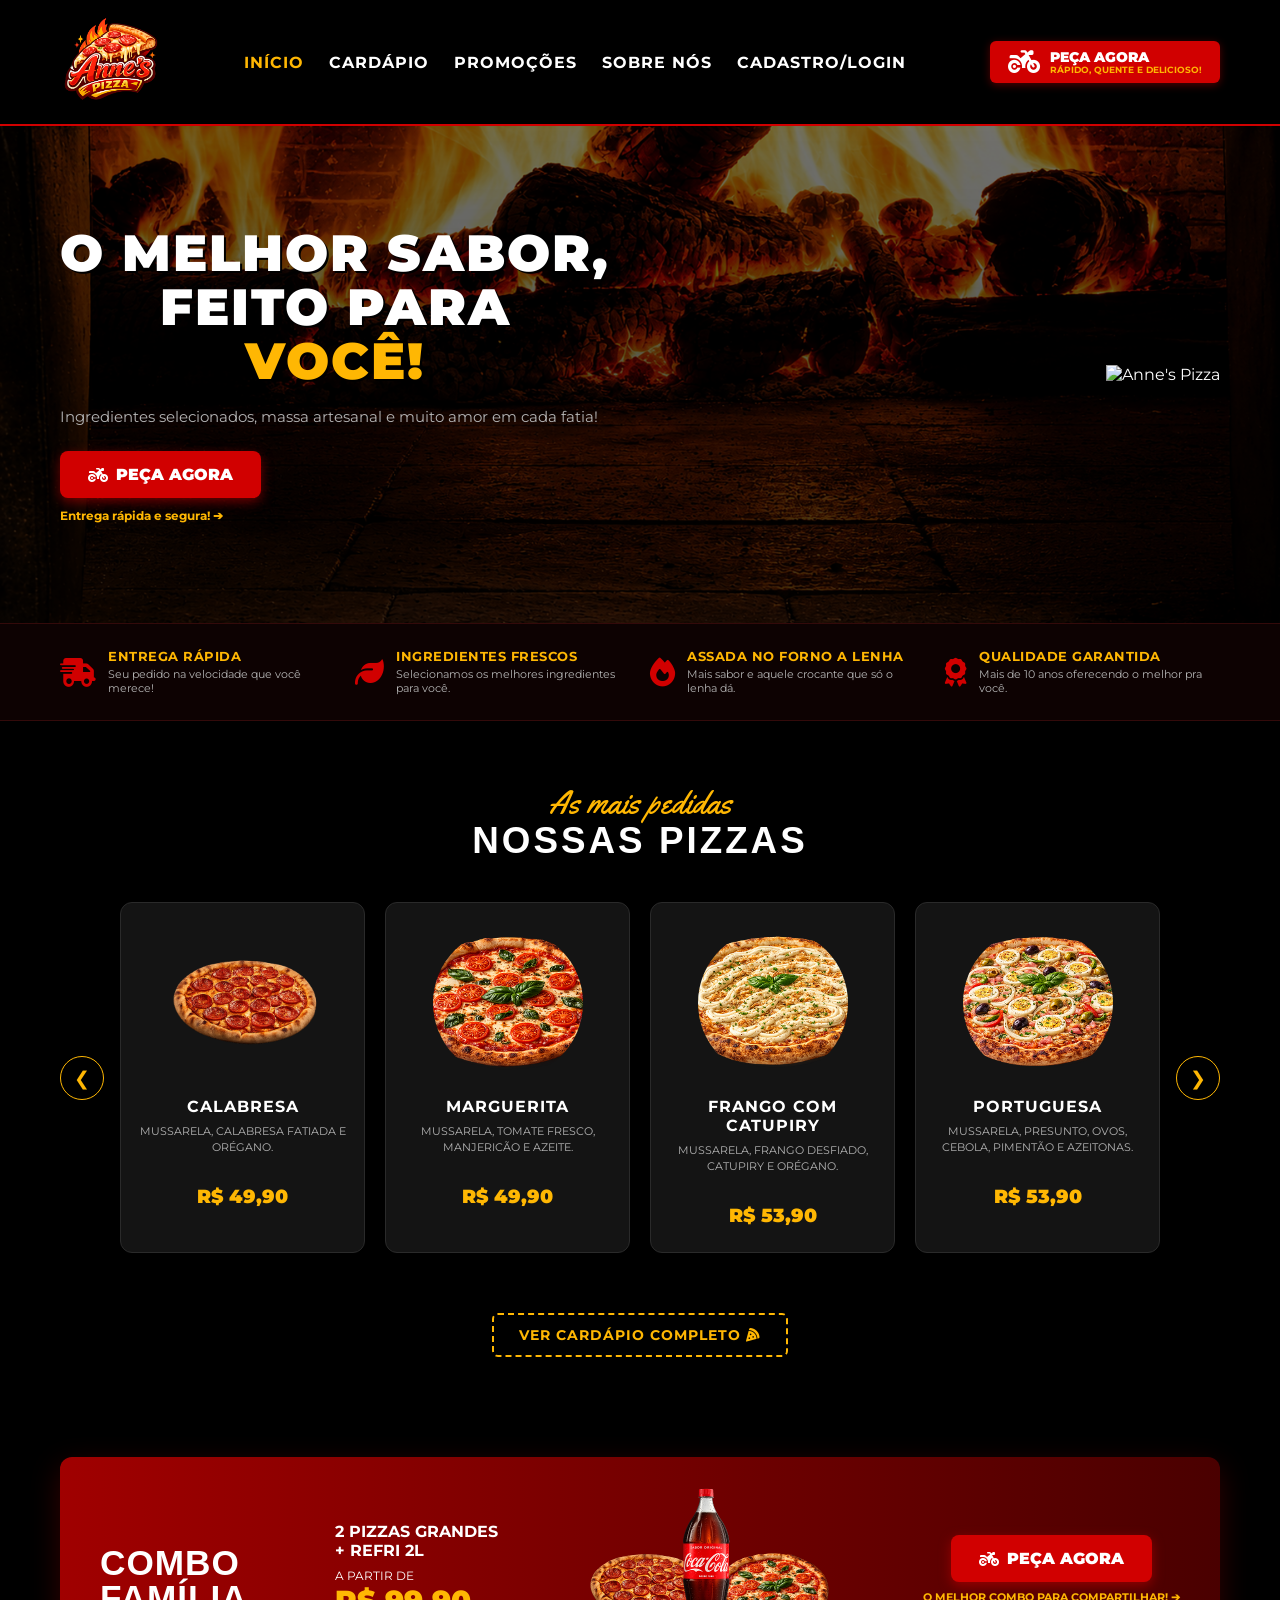
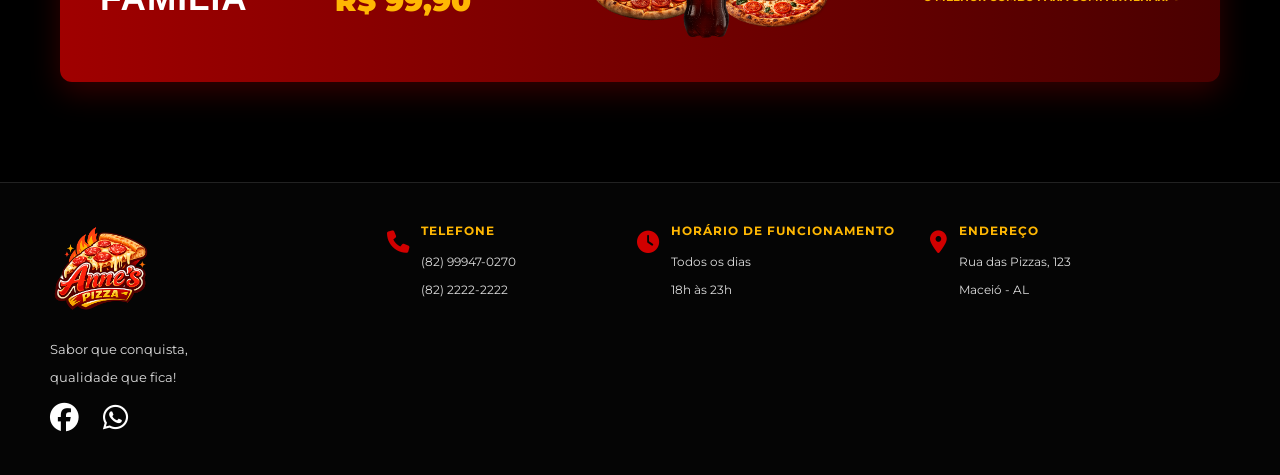
==== commit 4fc40974: "Desenvolvimento da tela PROMOÇÕES" ====
--- a/index.html
+++ b/index.html
@@ -27,7 +27,7 @@
                 <ul class="nav-links">
                     <li><a href="index.html" class="active">INÍCIO</a></li>
                     <li><a href="Cardapio.html">CARDÁPIO</a></li>
-                    <li><a href="#promocoes">PROMOÇÕES</a></li>
+                    <li><a href="Promocao.html">PROMOÇÕES</a></li>
                     <li><a href="#sobre">SOBRE NÓS</a></li>
                     <li><a href="login.html">CADASTRO/LOGIN</a></li>
                 </ul>
@@ -57,9 +57,9 @@
                 <span class="subtext-arrow">Entrega rápida e segura! ➔</span>
             </div>
 
-            <!-- Logo grande redondo no centro da pizza (imagem principal do Figma) -->
+            <!-- Logo grande no centro da pizza (imagem principal do Figma) -->
             <div class="hero-image">
-                <img src="img\Anne's pizza 1.png" alt="Anne's Pizza">
+                <img src="img\logo e pizza oficial.png" alt="Anne's Pizza">
             </div>
         </div>
     </section>
--- a/style.css
+++ b/style.css
@@ -83,7 +83,7 @@
 /* Logo/pizza grande do hero */
 .hero-image { flex-shrink: 50; }
 .hero-image img {
-    width: 100%; max-width: 520px;
+    width: 100%; max-width: 920px;
     border-radius: 0%;
   }
 
@@ -338,7 +338,7 @@
 =========================== */
 
 h1{
-    font-family:'Oswald',sans-serif;
+    font-family:'Montserrat',sans-serif;
     font-size:50px;
     font-weight:600;
     text-align:center;
@@ -929,3 +929,443 @@
     .category-list { grid-template-columns: repeat(2, 1fr); }
     .page-title h1 { font-size: 1.6rem; }
 }
+
+
+
+
+/*  PROMOÇÃO */
+
+*{
+    margin:0;
+    padding:0;
+    box-sizing:border-box;
+}
+
+body{
+    background:#000;
+    color:#fff;
+    font-family:'Poppins',sans-serif;
+}
+
+.container{
+    width:1200px;
+    max-width:95%;
+    margin:auto;
+}
+
+/* ===========================
+        HEADER
+=========================== */
+
+header{
+    background:#000;
+    border-bottom:1px solid #222;
+}
+
+.nav{
+    height:95px;
+    display:flex;
+    align-items:center;
+    justify-content:space-between;
+}
+
+.logo{
+    width:95px;
+}
+
+nav ul{
+    display:flex;
+    list-style:none;
+    gap:55px;
+}
+
+nav a{
+    text-decoration:none;
+    color:#fff;
+    font-weight:600;
+    transition:.3s;
+}
+
+nav a:hover,
+nav .ativo{
+    color:#d31919;
+}
+
+.btn-header{
+    background:#d71414;
+    color:#fff;
+    padding:15px 22px;
+    border-radius:18px;
+    text-decoration:none;
+    display:flex;
+    align-items:center;
+    gap:15px;
+    transition:.3s;
+}
+
+.btn-header:hover{
+    transform:scale(1.05);
+}
+
+.btn-header i{
+    font-size:34px;
+}
+
+.btn-header h3{
+    font-size:24px;
+}
+
+.btn-header span{
+    font-size:12px;
+}
+
+/* ===========================
+        TITULO
+=========================== */
+
+.titulo{
+    text-align:center;
+    margin-top:40px;
+}
+
+.titulo h1{
+    font-family:Anton,sans-serif;
+    font-size:72px;
+    letter-spacing:2px;
+}
+
+.titulo p{
+    color:#f5b11c;
+    margin-top:15px;
+    font-weight:600;
+}
+
+/* ===========================
+        BANNER
+=========================== */
+
+.banner{
+    width:1200px;
+    max-width:95%;
+    margin:45px auto;
+
+    background:#5b0909;
+
+    border-radius:18px;
+
+    display:flex;
+
+    justify-content:space-between;
+
+    align-items:center;
+
+    padding:35px;
+
+    position:relative;
+}
+
+.texto-banner h2{
+    font-family:Anton;
+    font-size:70px;
+}
+
+.texto-banner h1{
+    font-family:Anton;
+    color:#ffc21a;
+    font-size:82px;
+}
+
+.preco h3{
+    color:#ffc21a;
+    font-size:44px;
+}
+
+.preco h4{
+    font-size:34px;
+    margin:10px 0;
+}
+
+.preco span{
+    color:#ddd;
+}
+
+.preco h2{
+    color:#ffc21a;
+    font-size:55px;
+}
+
+
+.banner-img .coca{
+    width:420px;
+    margin:0 -20px;
+    z-index:10;
+}
+
+.btn-banner{
+    position:absolute;
+    bottom:-20px;
+    right:40px;
+
+    background:#ffb300;
+    color:#000;
+
+    padding:18px 28px;
+
+    border-radius:12px;
+
+    text-decoration:none;
+
+    font-weight:bold;
+
+    display:flex;
+    align-items:center;
+    gap:12px;
+}
+
+.btn-banner:hover{
+    background:#ffd24d;
+}
+
+/* ===========================
+        CARDS
+=========================== */
+
+.cards{
+
+    width:1200px;
+
+    max-width:95%;
+
+    margin:auto;
+
+    display:grid;
+
+    grid-template-columns:repeat(3,1fr);
+
+    gap:25px;
+}
+
+.card{
+
+    border:2px solid #a51616;
+
+    border-radius:18px;
+
+    background:#080808;
+
+    padding:25px;
+
+    min-height:620px;
+
+    text-align:center;
+
+    transition:.35s;
+}
+
+.card:hover{
+
+    transform:translateY(-10px);
+
+    box-shadow:0 0 30px rgba(255,0,0,.35);
+
+}
+
+.card h1{
+
+    font-size:65px;
+
+    font-family:Anton;
+
+    color:#ffc21a;
+}
+
+.card h2{
+
+    font-size:38px;
+
+    font-family:Anton;
+}
+
+.card h3{
+
+    font-size:30px;
+
+    color:#ffc21a;
+}
+
+.card p{
+
+    margin-top:15px;
+
+    font-size:22px;
+}
+
+.card img{
+
+    width:90%;
+
+    margin-top:35px;
+}
+
+.destaque{
+
+    background:url("img/fundo-combo.jpg");
+
+    background-size:cover;
+
+    background-position:center;
+}
+
+.garrafa{
+
+    width:130px !important;
+}
+
+/* ===========================
+        OBS
+=========================== */
+
+.obs{
+
+    text-align:center;
+
+    margin:55px 0;
+
+    font-size:22px;
+
+    font-family:Anton;
+}
+
+/* ===========================
+        FOOTER
+=========================== */
+
+footer{
+
+    background:#111;
+
+    padding:35px 0;
+
+    margin-top:40px;
+}
+
+.footer{
+
+    display:grid;
+
+    grid-template-columns:repeat(5,1fr);
+
+    gap:30px;
+
+    align-items:center;
+}
+
+.logo-footer{
+
+    width:110px;
+}
+
+.footer h3{
+
+    color:#f4b019;
+
+    margin-bottom:12px;
+
+    font-size:18px;
+}
+
+.footer p{
+
+    color:#ddd;
+
+    line-height:28px;
+}
+
+.redes{
+
+    margin-top:15px;
+
+    display:flex;
+
+    gap:15px;
+}
+
+.redes i{
+
+    width:40px;
+
+    height:40px;
+
+    border-radius:50%;
+
+    background:#fff;
+
+    color:#000;
+
+    display:flex;
+
+    justify-content:center;
+
+    align-items:center;
+
+    cursor:pointer;
+
+    transition:.3s;
+}
+
+.redes i:hover{
+
+    background:#d71414;
+
+    color:#fff;
+}
+
+/* ===========================
+        RESPONSIVO
+=========================== */
+
+@media(max-width:1000px){
+
+.nav{
+
+flex-direction:column;
+
+height:auto;
+
+padding:20px;
+
+gap:20px;
+
+}
+
+.banner{
+
+flex-direction:column;
+
+text-align:center;
+
+gap:30px;
+
+}
+
+.cards{
+
+grid-template-columns:1fr;
+
+}
+
+.footer{
+
+grid-template-columns:1fr;
+
+text-align:center;
+
+}
+
+.banner-img{
+
+flex-direction:column;
+
+}
+
+}
